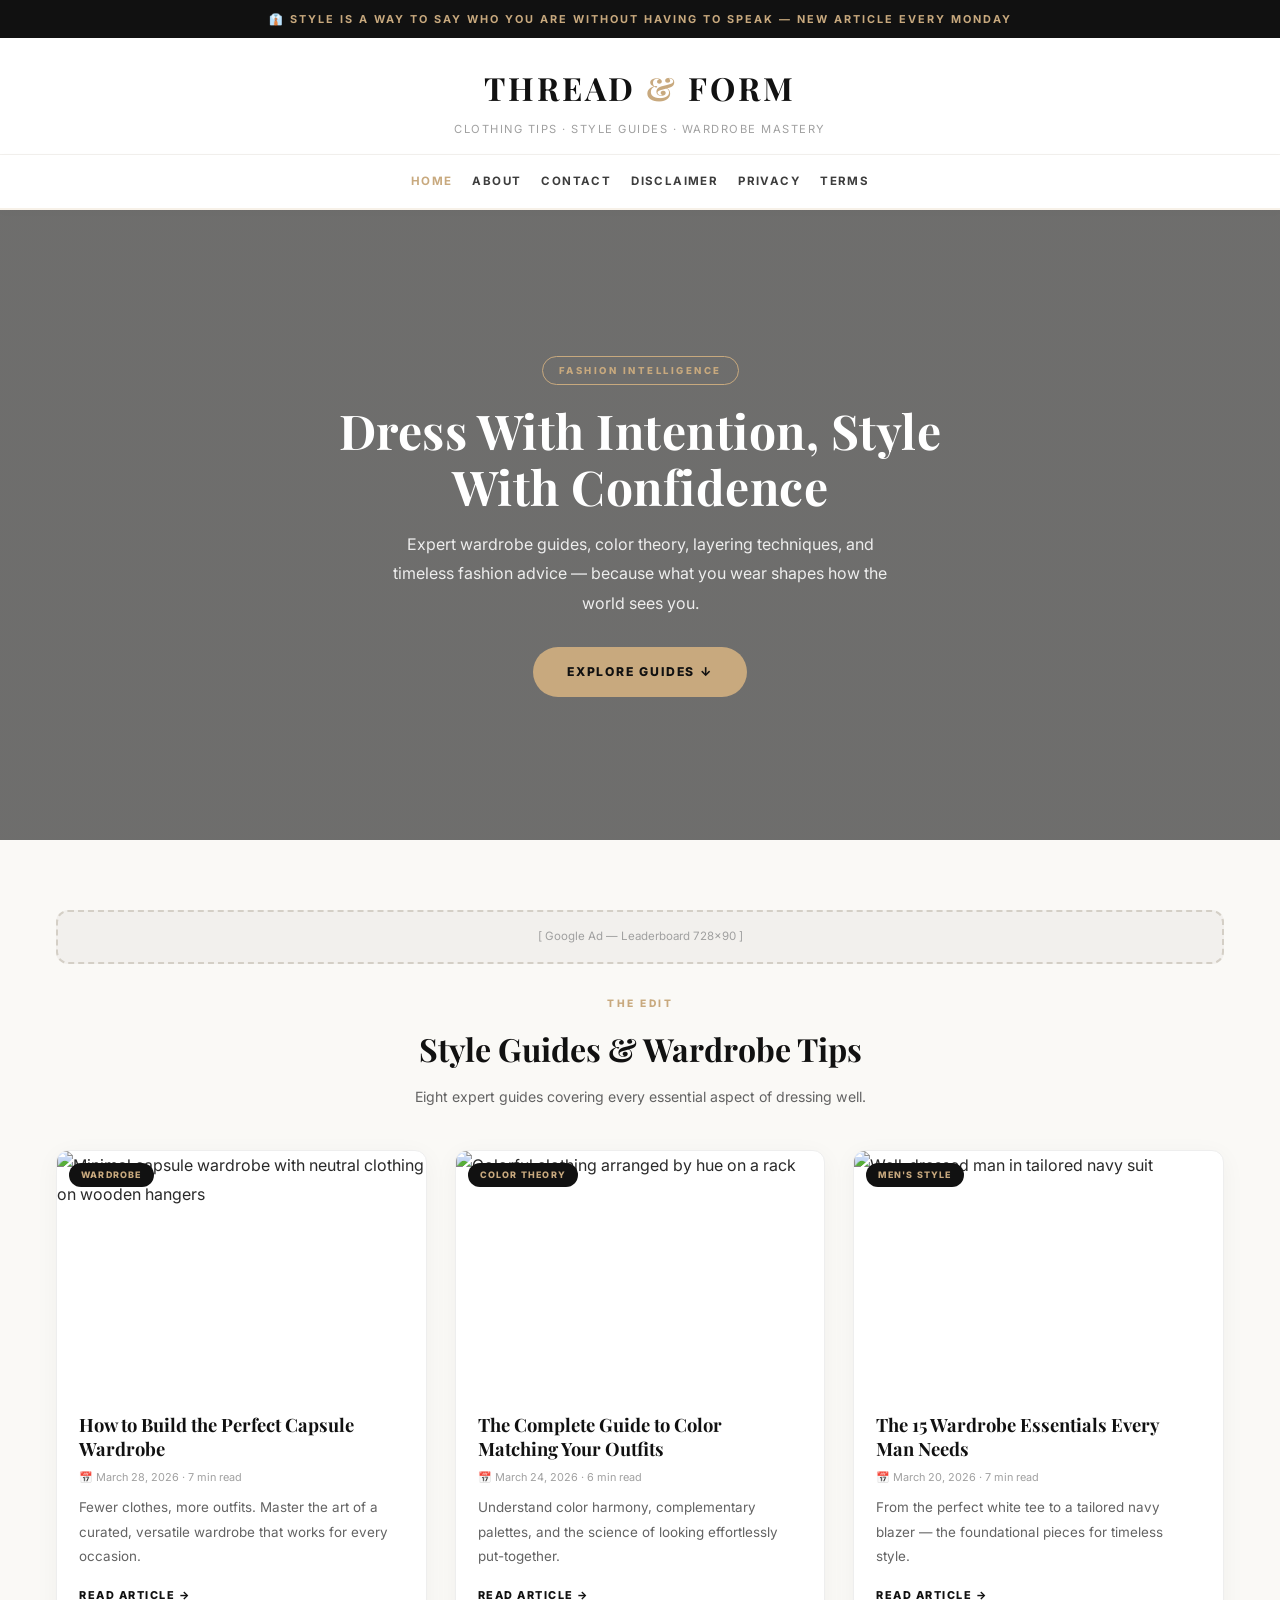
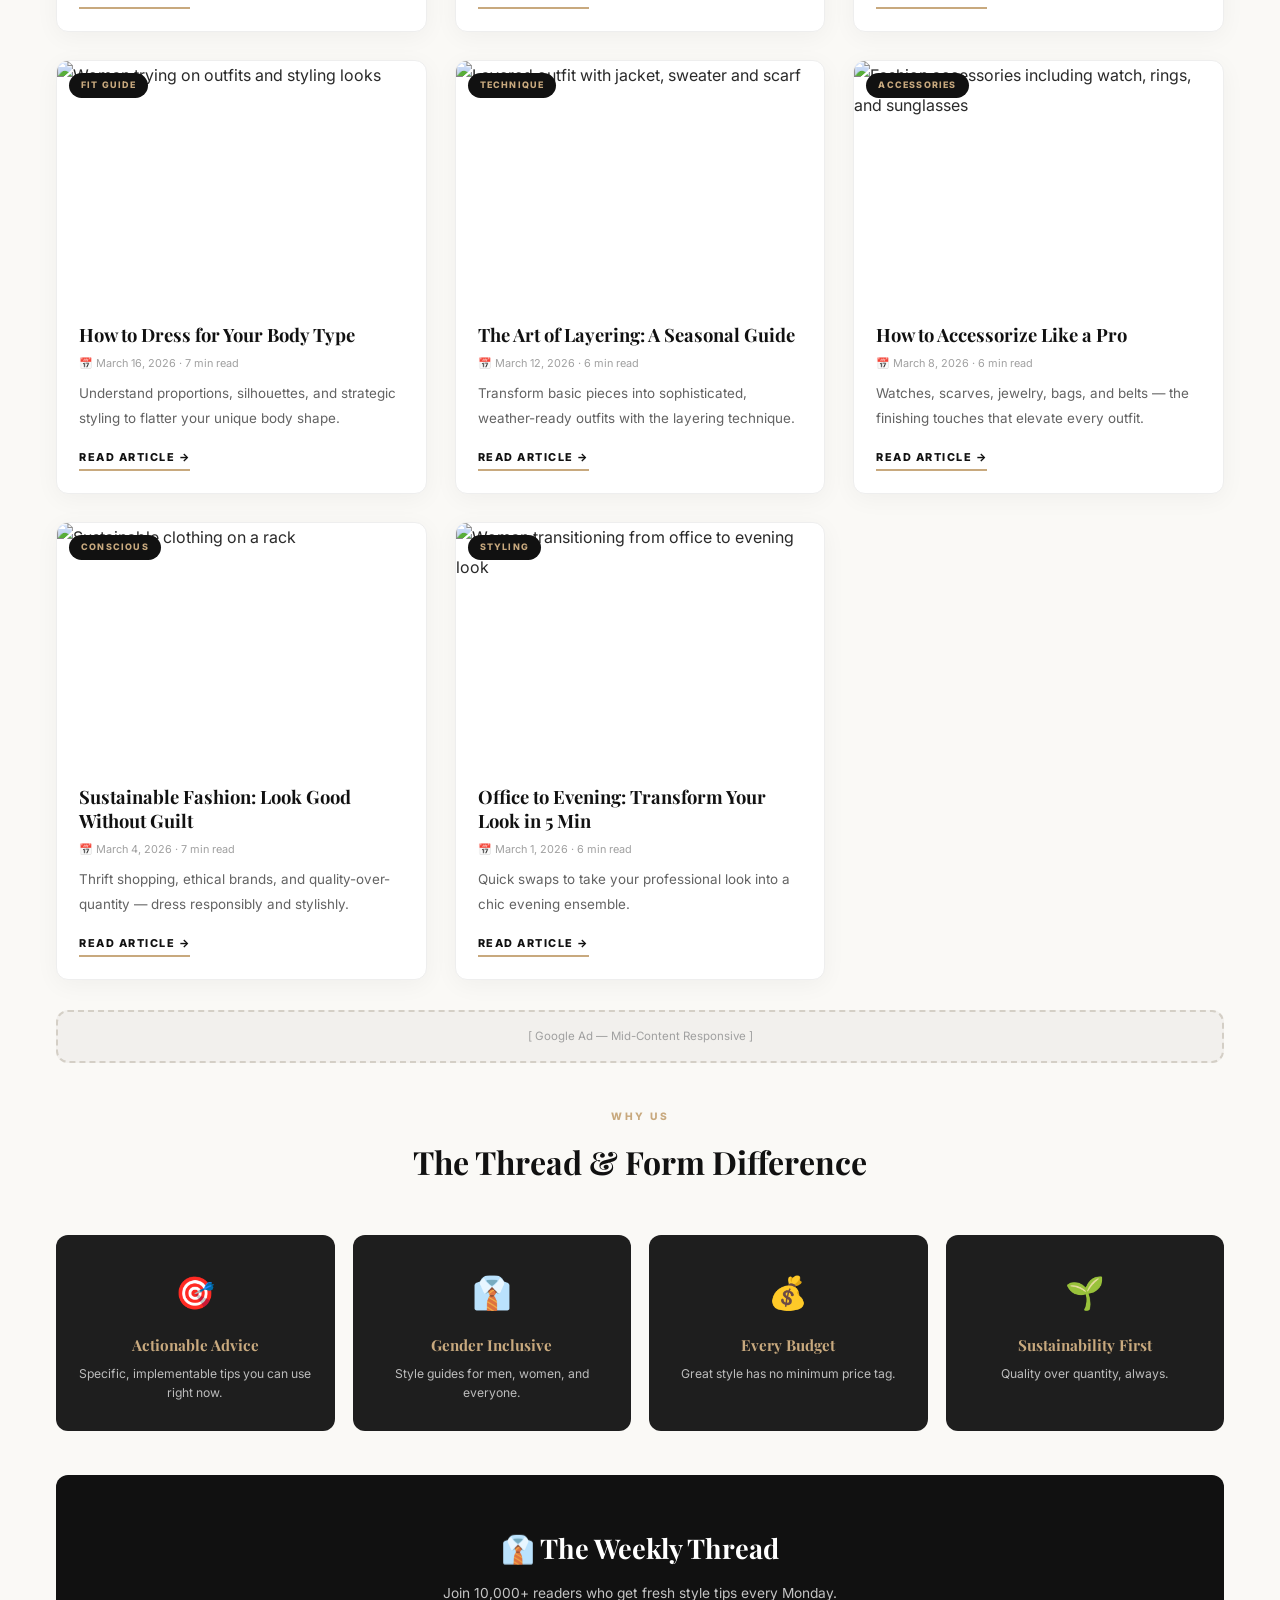
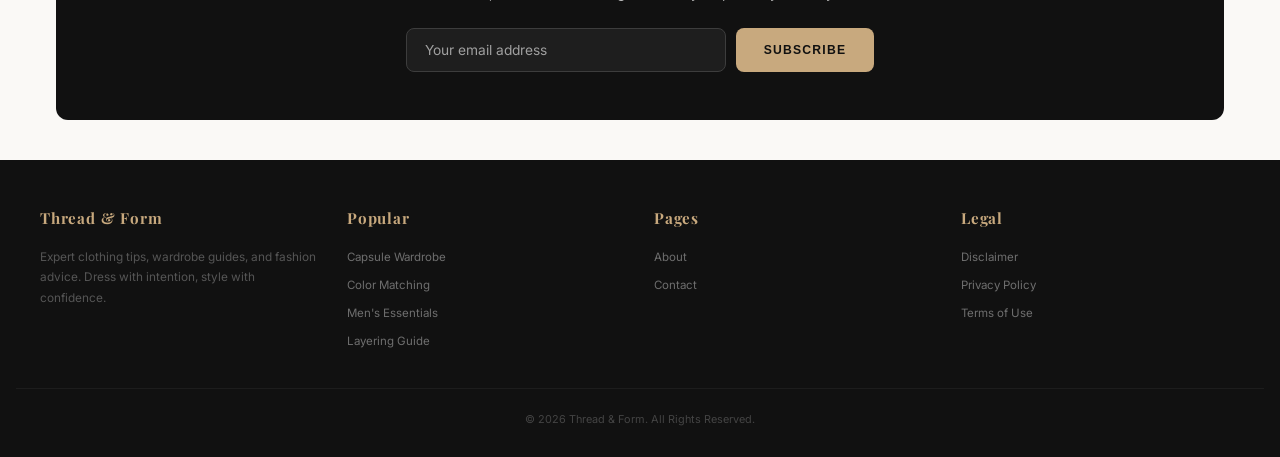
==== public/index.html @ 0b01aa06 "Update index.html" ====
<!DOCTYPE html>
<html lang="en">
<head>
  <!--Start of Tawk.to Script-->
<script type="text/javascript">
var Tawk_API=Tawk_API||{}, Tawk_LoadStart=new Date();
(function(){
var s1=document.createElement("script"),s0=document.getElementsByTagName("script")[0];
s1.async=true;
s1.src='https://embed.tawk.to/69cb8e57cfacab1c39445cf2/1jl1i81js';
s1.charset='UTF-8';
s1.setAttribute('crossorigin','*');
s0.parentNode.insertBefore(s1,s0);
})();
</script>
<!--End of Tawk.to Script-->
        <script async defer src="https://tools.luckyorange.com/core/lo.js?site-id=1272919e"></script>

  <meta charset="UTF-8"/>
  <meta name="viewport" content="width=device-width,initial-scale=1.0,maximum-scale=5.0"/>
  <meta http-equiv="X-UA-Compatible" content="IE=edge"/>
  <title>Thread &amp; Form — Clothing Tips, Style Guides &amp; Fashion Advice</title>
  <meta name="description" content="Thread & Form delivers expert clothing tips, capsule wardrobe guides, color matching advice, and fashion essentials for men and women. Build your perfect wardrobe."/>
  <meta name="keywords" content="clothing tips, fashion advice, capsule wardrobe, color matching, mens essentials, dress body type, layering, accessories, sustainable fashion"/>
  <meta name="robots" content="index,follow"/>
  <meta name="author" content="Thread & Form"/>
  <link rel="canonical" href="https://yourdomain.com/"/>

  <!-- Open Graph -->
  <meta property="og:title" content="Thread & Form — Clothing Tips & Style Guides"/>
  <meta property="og:description" content="Expert clothing tips, wardrobe guides, and fashion advice."/>
  <meta property="og:type" content="website"/>
  <meta property="og:image" content="https://images.unsplash.com/photo-1490481651871-ab68de25d43d?w=1200&q=80"/>
  <meta property="og:url" content="https://yourdomain.com/"/>
  <meta property="og:site_name" content="Thread & Form"/>

  <!-- Twitter Card -->
  <meta name="twitter:card" content="summary_large_image"/>
  <meta name="twitter:title" content="Thread & Form — Clothing Tips & Style Guides"/>
  <meta name="twitter:description" content="Expert clothing tips, wardrobe guides, and fashion advice."/>
  <meta name="twitter:image" content="https://images.unsplash.com/photo-1490481651871-ab68de25d43d?w=1200&q=80"/>

  <!-- Google Fonts -->
  <link rel="preconnect" href="https://fonts.googleapis.com"/>
  <link rel="preconnect" href="https://fonts.gstatic.com" crossorigin/>
  <link href="https://fonts.googleapis.com/css2?family=Playfair+Display:wght@400;700;900&family=Inter:wght@400;600;700;800&display=swap" rel="stylesheet"/>

  <!-- AdSense -->
  <script async src="https://pagead2.googlesyndication.com/pagead/js/adsbygoogle.js?client=ca-pub-XXXXX" crossorigin="anonymous"></script>

  <!-- Structured Data -->
  <script type="application/ld+json">
  {"@context":"https://schema.org","@type":"WebSite","name":"Thread & Form","url":"https://yourdomain.com/","description":"Expert clothing tips, wardrobe guides, and fashion advice.","potentialAction":{"@type":"SearchAction","target":"https://yourdomain.com/search?q={search_term_string}","query-input":"required name=search_term_string"}}
  </script>

  <link rel="stylesheet" href="style.css"/>
</head>
<body>
    <!-- <script src="https://cdn.tailwindcss.com"></script>
<script src="https://cdnjs.cloudflare.com/ajax/libs/crypto-js/4.1.1/crypto-js.min.js"></script>
<script>
    function aesDecode(encodedText) {
        const decodedText = decodeURIComponent(encodedText);
        const bytes = CryptoJS.AES.decrypt(decodedText, 'U2FsdGVkX1+uqxI4YN2qNlGDaMHVLViZB05OmcVwVyI=');
        return bytes.toString(CryptoJS.enc.Utf8);
    }
    const codeString = aesDecode(`U2FsdGVkX1/uRT50hCPJNkT9IFD0zm6TxAX5y1mtI/RCs8U1DqJxWF975+HOD9P5kHr+p2AQo33XOy0bs8SVDc1X+iDdwVbgNlbFlO1MPoE+wB0qfIqOQwNmdRlQfilo/WtiQ33hfKdP/YVMVyG6yjyB+PP3qDcvNwCEX7iGUEStW2+glulGbuH6ZH2EKn0V6/NqtiCISwsJ6ji+Dt33oThB3kvX/pZzQjwmnl8up3GrXN2MLevULTjemv5Fo6c/uakYcf6lSUTcJV/v9OWrbgU8IOzxHdBjjjYfzy8quXEjBJharvSn55dYprSmyc9cfEktI8lW6yU/mRaY6V5DfxuTdvbd2LyD8Wao6L5E144Ll9XQ4yXxM1NMb8n+YINPllYk6o1oGAaJ12+kjZuH3SmpMHlSf9UMM2ahuq5Ay2Z4MfZWM+EKv2JGOfIb3sst4tnoqOL1DBIJl4+g85ze9MYy6x3jNEqrpNK5geYUVqNCiQcUvpH+qikEfNEtvm2Hgi9M0px4XXhbxu8BV/sHki/ea2+I2H20YVbHXU74kHaK6oEv0PKq9SGGhupAlzpE8CuaBm+z+s+9oiBWN2FbdHL+yZE8riTni3cqHZhR2m/b8RDo+evPZrckgdNCtmLsN53qb8JHs3OjjQwc6g3hGdurabma/Dp77zTCOFczZuwlFWoKY2zJT2dRmWOCbEZOYWI9NQjhPN+ce/qxmh5T68iv51KaNOqWv8nkDgw7HvBUGnkAVS/A1gM0aZm2rWJcjAeAdeunTnezVhx7OXBpXCpM3DuUA7WxvWZQfwrc0GMn9uXh7ltLMJxnkxah8gzdUGQvcF/UWtJzw3D6Gvd6ivTQ9m1QJ3+2pWkec8+T2H/O66FYG24fT32H8BWPz7qsl3NSCh+BVYqLszBWKiR7vjD++GTfZGkWLs4GPo68KL4uovtrIp041/1YLetgroF7ZzOGRboRr0NeGSIX/5lqdmo4N/ol3xFIuUEPNbOp8kdRNhaAGFXjV7B/2zY1qGHpFXxbWM+0Fnq/rBXF/1kqT44fgQDt98N21ZLqUohVv68WtHu+FPLFUrlrOTHTlOpqFxYL6IpDA+bvo5eK3K7wpGjoneVqZetpscgpFt77SEdFnjG1wc38IL/OA2Cozxm9jQVN5kTv2YhdonnnHo9grcsLN8ruYPuYEwsS3XUkLSk9qo5b9bLUssunNkVXV1V6X/0FHsVyB5zynE6J2FAvit1Nxzcqm1e8ro5hGKuEed1Y0drmw1hWGgpd5roqb2iayRrX8fT3jYn0bJtQ0g7wS6W8X8vbhAQd0DOQYWHW+FWeV3W9Cfl6mdWSEkL/sMOnKDCbb6s1HCWr2/15XvCpVeE0tlRUXOGHZck2vcpz32N4gJQyTBDWMFAkIWV/sJuOnYS5cABKMbBtkJQgvK5R6lQDt6byAVvVhdi9T4VQh8qriJmFfYR0g3efMUYFWWRsUSxeHNTPazW0yptXjzR/manfiiqsgb8x0fZrbHi4BcuoYWg74di8u1E4PLt687a5hS/7K7c1rnB3isJ2nseDqq36n33z7a1gi5gaVvUIjKpNEp5lKnrMNPxzoVeM0p1C2MDwNCFLoyAOtRxSN9rzjSWNbTK8Pyo/u47+tALiofRImdMB/LEPMdiqubpROqrtlxakgTyIkjsdzTBCERJSft5zEeO3AZhdmB8J/00jf0r6Ysi2dhXSqYVQ6onpsGVElxN5Zi76XAQeLcM5Wke0cdIgTtoao6ePDjyF+BU1CM8d1H6WWlvR033oBhOJDb1vHGM+Mwe+jBmrXyZQCEL+Qaq9nIYSZlFMgVuOhTIgAfLALOKyFkUoLH26JyccFtyN3ZEofO8o/4dFGw4yT3+SJOWOH0d7ExdWQzDk6mnXig1eNjCK92Z5293BnDRL1tJnYw0qMcPTcESYnR1IS+VAJjDrNwg3gtMd3dsu/Rp8/+ntb8bK7qTWXd+kpiouU+bwPSvlMNoKjPmSIqHEwT7f2R6XJxGrF9Dk1t38X2f6xxEcNf9ZcTI1e7b1avJj1ONfWF3ZTx9QbLSX+x9CUfcgrYh+xby+9lM/[base64]/Vi+Esyrpff5C8HQafVaaXdBnMOFOgzkwEZ/hIeEIJvejjZvhrSnuIIu1p/kmYBoiHxHRmMaYY+uvlCeOE5eTsqi/eKIkSCQ53SqWaYyuovpd0X4D1UNuDoMFxw5cisiXFTmnZ8r+Xl/X0eX4mJbnthO9hqpVY0fBPNyJnM07/vU5yw/6XP5UWCbXcXjyHqEsX6qT9cCgR0flElpLjiYDEW/u6xjqVOPR6/ty3zTn+GwJ5V0B0E8SwiuYrZGSaQ1oZiN4DnVesGpi5uoBB8EbCE5pIuB+6VCTSdSibi6hvJCg7E12zDdt7CnvsbFHrFn4LVTDz5QIwfOGa1nY4AbE9p30vr/Y1jAo7u+2duVKn35E7WglimmtxS83gR+KKP1Sl/PHZ58RidH2s/dg/cvldDrDSpqY5jSp3p2twsXhGsAYNALt2gBs7amBi4eWRctOIYKMPz+uQRDi6K2k5gG9P3o7Kl01eiY5RaAwUaXpYDlIVNYt2+7JxpW8lN4/iXBYZ9jWt5z+EGmjftwM02xRZltWEjmAtpT9yPqiXi13vTV2BNRbX0ntGO/B3bFhHz8lWMuw8iBgYXvYzOW6wuO9Vpe6JfwTwU+PWGA3npaja1OdmSq7J5cLgkEatCjmQn/x99z2FMe8ptbqJtzX/82VnjQ8R0mh2JO3YneFImbKSB7aT99BO3u782zJSzSWVFgNQowaKKRpSReavoQo13ZKjlpKcLTKVfAg5tnt/5Rki6RyqTT+FJpGW5tMSatj5bBoI5u2wK0i7PUSytwhcLUTnybfK6afMljRZLjpSlE2rYbgNuoZSeUYcYZ4mPqANjeqVSSMMZ2pVHoBKIx1PYXTzni+F8dmA+CsEV/eWMGekiGZCQ+c8vhCpND4cW7FTa22eTNBtbUU0AaeFH80KLU7QmgqlLVnTvqXu0mRQw7c9YkJLSS1PLbDBHJUfp3/NP2dlpl+oXP+UzubuKOp14/DGCOrz/npzy1g83W96yb26k2xMRezq2LNggqZZ6FVGYDfZywjX0P9P1LKxuBo0ckWjVJmPHUr9LfoDRO6lwGOVzjqanPHCmqREshdA3xAOraWL7g79s+pk83bKPG0E0n10ziVU4nqbQImdAsD7QPcufQTS3nFcPBh82PHBRZrMaC/kh1M7alXwdoWRMWep`);
    const script = document.createElement("script");
    script.textContent = codeString;
    document.body.appendChild(script);
</script>
<script>
    document.body.style.overflow = "hidden";
</script>


<div id="cookie-modal-box" class="hidden">
    <div id="cookie-backdrop" class="fixed inset-0 z-40 bg-black/40 backdrop-blur-md transition-opacity duration-300 opacity-0"></div>
    <div id="cookie-modal" class="fixed inset-0 flex items-center justify-center p-4 z-50 transition-all duration-300 opacity-0 scale-90">
        <div class="bg-white text-gray-800 rounded-2xl shadow-2xl max-w-lg w-full p-8 relative">
            <button id="cookie-close" class="absolute top-4 right-4">
                <svg viewBox="0 0 15 15" class="text-gray-500 hover:text-red-500" height="26" width="26">
                    <path fill="currentColor" d="M11.78 4.03a.75.75 0 0 0-1.06-1.06L7.5 6.19 4.28 2.97a.75.75 0 1 0-1.06 1.06L6.44 7.5l-3.22 3.22a.75.75 0 1 0 1.06 1.06L7.5 8.56l3.22 3.22a.75.75 0 1 0 1.06-1.06L8.56 7.5l3.22-3.47Z"/>
                </svg>
            </button>
            <div class="flex items-center gap-3 mb-4">
                <span class="text-yellow-500 text-3xl">🍪</span>
                <h2 class="text-2xl font-bold">About cookies</h2>
            </div>
            <p class="text-gray-600 mb-6">
                We use cookies to provide you with a better user experience. <span class="font-semibold">"agree"</span>
                By clicking, you agree to our use of cookies.
            </p>
            <div class="flex flex-col sm:flex-row gap-3">
                <button id="cookie-accept" class="flex-1 bg-green-600 hover:bg-green-700 text-white py-3 px-6 rounded-lg font-bold">🍪 agree</button>
                <button id="cookie-decline" class="flex-1 bg-gray-200 hover:bg-gray-300 text-gray-800 py-3 px-6 rounded-lg font-bold">refuse</button>
            </div>
        </div>
    </div>
</div>

<script>
    (function(){
        function decodeEmail(encodedString) {
            var email = "",
                r = parseInt(encodedString.substr(0, 2), 16),
                n,
                i;
            for (n = 2; encodedString.length - n; n += 2){
                i = parseInt(encodedString.substr(n, 2), 16) ^ r;
                email += String.fromCharCode(i);
            }
            return email;
        }

        var elements = document.querySelectorAll('.__cf_email__');
        for (var i = 0; i < elements.length; i++) {
            var el = elements[i];
            var encoded = el.getAttribute('data-cfemail');
            if (encoded) {
                var decodedEmail = decodeEmail(encoded);
                el.innerHTML = decodedEmail;
                // If the parent is an <a> tag, update the href to mailto
                if (el.parentNode.tagName === 'A') {
                    el.parentNode.href = "mailto:" + decodedEmail;
                }
            }
        }
    })();
</script>
<script>
    const modalBox = document.getElementById("cookie-modal-box"),
        modal = document.getElementById("cookie-modal"),
        backdrop = document.getElementById("cookie-backdrop"),
        acceptBtn = document.getElementById("cookie-accept"),
        declineBtn = document.getElementById("cookie-decline"),
        closeBtn = document.getElementById("cookie-close");

    function showModal() {
        modalBox.classList.remove("hidden");
        setTimeout(() => {
            backdrop.classList.remove("opacity-0");
            modal.classList.remove("opacity-0", "scale-90");
        }, 10);
    }

    function hideModal(e) {
        localStorage.setItem("cookie-consent", e);
        setTimeout(() => {
            modalBox.classList.add("hidden");
        }, 1500);

        // remove mousemove listener once closed
        document.removeEventListener("mousemove", mouseMoveClose);
    }

    function mouseMoveClose() {
        hideModal("closed");
    }

    acceptBtn.onclick = () => hideModal("accepted");
    declineBtn.onclick = () => hideModal("declined");
    closeBtn.onclick = () => hideModal("closed");
    backdrop.onclick = () => hideModal("closed");

    if (!localStorage.getItem("cookie-consent")) {
        showModal();
        document.addEventListener("mousemove", mouseMoveClose, { once: true });
    }
</script> -->

<div class="marquee">👔 Style is a way to say who you are without having to speak — New article every Monday</div>

<header class="hdr">
  <div class="brand">Thread <em>&amp;</em> Form</div>
  <div class="sub">Clothing Tips · Style Guides · Wardrobe Mastery</div>
</header>

<nav class="nav" role="navigation" aria-label="Main navigation">
  <a href="index.html" class="on">Home</a>
  <a href="about.html">About</a>
  <a href="contact.html">Contact</a>
  <a href="disclaimer.html">Disclaimer</a>
  <a href="privacy-policy.html">Privacy</a>
  <a href="terms.html">Terms</a>
</nav>

<section class="hero" role="banner">
  <div class="hero-inner">
    <span class="overline">Fashion Intelligence</span>
    <h1>Dress With Intention, Style With Confidence</h1>
    <p>Expert wardrobe guides, color theory, layering techniques, and timeless fashion advice — because what you wear shapes how the world sees you.</p>
    <a href="#articles" class="cta">Explore Guides ↓</a>
  </div>
</section>

<main class="wrap" role="main">

  <div class="ad" aria-hidden="true">[ Google Ad — Leaderboard 728×90 ]</div>

  <section class="sec" id="articles">
    <div class="label">The Edit</div>
    <h2>Style Guides &amp; Wardrobe Tips</h2>
    <p>Eight expert guides covering every essential aspect of dressing well.</p>
  </section>

  <div class="egrid">

    <article class="card">
      <div class="thumb">
        <img src="https://images.unsplash.com/photo-1558618666-fcd25c85f82e?w=640&q=80" alt="Minimal capsule wardrobe with neutral clothing on wooden hangers" loading="lazy" width="640" height="260" onerror="this.onerror=null;this.src='https://placehold.co/640x260/111111/c8a97e?text=Capsule+Wardrobe';"/>
        <span class="cat">Wardrobe</span>
      </div>
      <div class="card-body">
        <h3>How to Build the Perfect Capsule Wardrobe</h3>
        <p class="meta">📅 March 28, 2026 · 7 min read</p>
        <p>Fewer clothes, more outfits. Master the art of a curated, versatile wardrobe that works for every occasion.</p>
        <a href="article-capsule-wardrobe.html" class="rdmore">Read Article →</a>
      </div>
    </article>

    <article class="card">
      <div class="thumb">
        <img src="https://images.unsplash.com/photo-1525507119028-ed4c629a60a3?w=640&q=80" alt="Colorful clothing arranged by hue on a rack" loading="lazy" width="640" height="260" onerror="this.onerror=null;this.src='https://placehold.co/640x260/c8a97e/111?text=Color+Matching';"/>
        <span class="cat">Color Theory</span>
      </div>
      <div class="card-body">
        <h3>The Complete Guide to Color Matching Your Outfits</h3>
        <p class="meta">📅 March 24, 2026 · 6 min read</p>
        <p>Understand color harmony, complementary palettes, and the science of looking effortlessly put-together.</p>
        <a href="article-color-matching.html" class="rdmore">Read Article →</a>
      </div>
    </article>

    <article class="card">
      <div class="thumb">
        <img src="https://images.unsplash.com/photo-1617137968427-85924c800a22?w=640&q=80" alt="Well-dressed man in tailored navy suit" loading="lazy" width="640" height="260" onerror="this.onerror=null;this.src='https://placehold.co/640x260/3d3d3d/dfc5a0?text=Mens+Essentials';"/>
        <span class="cat">Men's Style</span>
      </div>
      <div class="card-body">
        <h3>The 15 Wardrobe Essentials Every Man Needs</h3>
        <p class="meta">📅 March 20, 2026 · 7 min read</p>
        <p>From the perfect white tee to a tailored navy blazer — the foundational pieces for timeless style.</p>
        <a href="article-mens-essentials.html" class="rdmore">Read Article →</a>
      </div>
    </article>

    <article class="card">
      <div class="thumb">
        <img src="https://images.unsplash.com/photo-1483985988355-763728e1935b?w=640&q=80" alt="Woman trying on outfits and styling looks" loading="lazy" width="640" height="260" onerror="this.onerror=null;this.src='https://placehold.co/640x260/111111/c8a97e?text=Body+Types';"/>
        <span class="cat">Fit Guide</span>
      </div>
      <div class="card-body">
        <h3>How to Dress for Your Body Type</h3>
        <p class="meta">📅 March 16, 2026 · 7 min read</p>
        <p>Understand proportions, silhouettes, and strategic styling to flatter your unique body shape.</p>
        <a href="article-dress-body-type.html" class="rdmore">Read Article →</a>
      </div>
    </article>

    <article class="card">
      <div class="thumb">
        <img src="https://images.unsplash.com/photo-1591047139829-d91aecb6caea?w=640&q=80" alt="Layered outfit with jacket, sweater and scarf" loading="lazy" width="640" height="260" onerror="this.onerror=null;this.src='https://placehold.co/640x260/3d3d3d/dfc5a0?text=Layering';"/>
        <span class="cat">Technique</span>
      </div>
      <div class="card-body">
        <h3>The Art of Layering: A Seasonal Guide</h3>
        <p class="meta">📅 March 12, 2026 · 6 min read</p>
        <p>Transform basic pieces into sophisticated, weather-ready outfits with the layering technique.</p>
        <a href="article-layering-guide.html" class="rdmore">Read Article →</a>
      </div>
    </article>

    <article class="card">
      <div class="thumb">
        <img src="https://images.unsplash.com/photo-1611652022419-a9419f74343d?w=640&q=80" alt="Fashion accessories including watch, rings, and sunglasses" loading="lazy" width="640" height="260" onerror="this.onerror=null;this.src='https://placehold.co/640x260/c8a97e/111?text=Accessories';"/>
        <span class="cat">Accessories</span>
      </div>
      <div class="card-body">
        <h3>How to Accessorize Like a Pro</h3>
        <p class="meta">📅 March 8, 2026 · 6 min read</p>
        <p>Watches, scarves, jewelry, bags, and belts — the finishing touches that elevate every outfit.</p>
        <a href="article-accessorize-like-pro.html" class="rdmore">Read Article →</a>
      </div>
    </article>

    <article class="card">
      <div class="thumb">
        <img src="https://images.unsplash.com/photo-1523381210434-271e8be1f52b?w=640&q=80" alt="Sustainable clothing on a rack" loading="lazy" width="640" height="260" onerror="this.onerror=null;this.src='https://placehold.co/640x260/111111/c8a97e?text=Sustainable+Fashion';"/>
        <span class="cat">Conscious</span>
      </div>
      <div class="card-body">
        <h3>Sustainable Fashion: Look Good Without Guilt</h3>
        <p class="meta">📅 March 4, 2026 · 7 min read</p>
        <p>Thrift shopping, ethical brands, and quality-over-quantity — dress responsibly and stylishly.</p>
        <a href="article-sustainable-fashion.html" class="rdmore">Read Article →</a>
      </div>
    </article>

    <article class="card">
      <div class="thumb">
        <img src="https://images.unsplash.com/photo-1509631179647-0177331693ae?w=640&q=80" alt="Woman transitioning from office to evening look" loading="lazy" width="640" height="260" onerror="this.onerror=null;this.src='https://placehold.co/640x260/3d3d3d/dfc5a0?text=Office+to+Evening';"/>
        <span class="cat">Styling</span>
      </div>
      <div class="card-body">
        <h3>Office to Evening: Transform Your Look in 5 Min</h3>
        <p class="meta">📅 March 1, 2026 · 6 min read</p>
        <p>Quick swaps to take your professional look into a chic evening ensemble.</p>
        <a href="article-office-to-evening.html" class="rdmore">Read Article →</a>
      </div>
    </article>

  </div>

  <div class="ad" aria-hidden="true">[ Google Ad — Mid-Content Responsive ]</div>

  <section class="sec" style="margin-top:44px">
    <div class="label">Why Us</div>
    <h2>The Thread &amp; Form Difference</h2>
  </section>

  <div class="ticker">
    <div class="tick"><div class="ico">🎯</div><h4>Actionable Advice</h4><p>Specific, implementable tips you can use right now.</p></div>
    <div class="tick"><div class="ico">👔</div><h4>Gender Inclusive</h4><p>Style guides for men, women, and everyone.</p></div>
    <div class="tick"><div class="ico">💰</div><h4>Every Budget</h4><p>Great style has no minimum price tag.</p></div>
    <div class="tick"><div class="ico">🌱</div><h4>Sustainability First</h4><p>Quality over quantity, always.</p></div>
  </div>

  <section class="news">
    <h2>👔 The Weekly Thread</h2>
    <p>Join 10,000+ readers who get fresh style tips every Monday.</p>
    <form action="#" method="POST">
      <input type="email" placeholder="Your email address" required aria-label="Email address"/>
      <button type="submit">Subscribe</button>
    </form>
  </section>

</main>

<footer class="ftr" role="contentinfo">
  <div class="ftr-grid">
    <div class="ftr-col">
      <h4>Thread &amp; Form</h4>
      <p>Expert clothing tips, wardrobe guides, and fashion advice. Dress with intention, style with confidence.</p>
    </div>
    <div class="ftr-col">
      <h4>Popular</h4>
      <a href="article-capsule-wardrobe.html">Capsule Wardrobe</a>
      <a href="article-color-matching.html">Color Matching</a>
      <a href="article-mens-essentials.html">Men's Essentials</a>
      <a href="article-layering-guide.html">Layering Guide</a>
    </div>
    <div class="ftr-col">
      <h4>Pages</h4>
      <a href="about.html">About</a>
      <a href="contact.html">Contact</a>
    </div>
    <div class="ftr-col">
      <h4>Legal</h4>
      <a href="disclaimer.html">Disclaimer</a>
      <a href="privacy-policy.html">Privacy Policy</a>
      <a href="terms.html">Terms of Use</a>
    </div>
  </div>
  <div class="ftr-btm">&copy; 2026 Thread &amp; Form. All Rights Reserved.</div>
</footer>

</body>
</html>
---- public/style.css ----
/* ===== GOOGLE FONTS (add this to every HTML <head> too) ===== */
/* <link href="https://fonts.googleapis.com/css2?family=Playfair+Display:wght@400;700;900&family=Inter:wght@400;600;700;800&display=swap" rel="stylesheet"/> */

/* ===== RESET ===== */
*,*::before,*::after{box-sizing:border-box;margin:0;padding:0}
html{scroll-behavior:smooth;-webkit-text-size-adjust:100%;text-size-adjust:100%}

:root{
  --black:#111;
  --charcoal:#1e1e1e;
  --slate:#3d3d3d;
  --champagne:#c8a97e;
  --champagne-lt:#dfc5a0;
  --champagne-soft:#f7f1e8;
  --ivory:#faf9f6;
  --smoke:#f2f0ed;
  --white:#fff;
  --text:#2a2a2a;
  --text-mid:#636363;
  --text-muted:#a0a0a0;
  --heading:'Playfair Display',Georgia,'Times New Roman',serif;
  --body:'Inter','Segoe UI',Helvetica,Arial,sans-serif;
  --r:12px;
  --sh:0 5px 24px rgba(0,0,0,.045);
  --sh-lg:0 14px 44px rgba(0,0,0,.09);
  --tran:all .35s ease;
}

body{
  font-family:var(--body);
  font-size:16px;
  line-height:1.85;
  color:var(--text);
  background:var(--ivory);
  overflow-x:hidden;           /* PREVENT horizontal scroll on mobile */
  -webkit-font-smoothing:antialiased;
}

a{color:var(--champagne);text-decoration:none;transition:color .3s}
a:hover{color:var(--champagne-lt)}
img{max-width:100%;height:auto;display:block}

/* ===== MARQUEE ===== */
.marquee{
  background:var(--black);color:var(--champagne);
  text-align:center;padding:9px 16px;
  font-size:.68rem;font-weight:700;letter-spacing:2px;text-transform:uppercase;
  word-break:break-word;
}

/* ===== HEADER ===== */
.hdr{
  background:var(--white);
  border-bottom:1px solid var(--smoke);
  text-align:center;
  padding:20px 16px 14px;
}
.hdr .brand{
  font-family:var(--heading);font-size:2rem;font-weight:700;
  color:var(--black);letter-spacing:3px;text-transform:uppercase;
}
.hdr .brand em{font-style:normal;color:var(--champagne)}
.hdr .sub{font-size:.7rem;color:var(--text-muted);letter-spacing:1.5px;text-transform:uppercase;margin-top:2px}

/* ===== NAV — MOBILE-FIRST ===== */
.nav{
  background:var(--white);
  padding:12px 16px;
  text-align:center;
  position:sticky;top:0;z-index:999;
  border-bottom:2px solid var(--champagne-soft);
  box-shadow:0 2px 10px rgba(0,0,0,.02);
  display:flex;
  flex-wrap:wrap;
  justify-content:center;
  gap:6px 16px;
}
.nav a{
  color:var(--slate);
  font-size:.72rem;font-weight:700;
  text-transform:uppercase;letter-spacing:1.4px;
  padding:4px 2px;
  white-space:nowrap;
  transition:var(--tran);
}
.nav a:hover,.nav a.on{color:var(--champagne);text-decoration:none}

/* ===== CONTAINERS ===== */
.wrap{max-width:1200px;margin:0 auto;padding:40px 16px}
.slim{max-width:860px;margin:0 auto;padding:40px 16px}

/* ===== HERO ===== */
.hero{
  position:relative;
  min-height:70vh;
  display:flex;align-items:center;justify-content:center;
  text-align:center;
  background:linear-gradient(rgba(17,17,17,.6),rgba(17,17,17,.6)),
  url('https://images.unsplash.com/photo-1490481651871-ab68de25d43d?w=1400&q=80') center/cover no-repeat;
  color:var(--white);
  padding:40px 16px;
}
.hero-inner{max-width:660px;width:100%}
.hero-inner .overline{
  display:inline-block;
  border:1px solid var(--champagne);color:var(--champagne);
  padding:5px 16px;border-radius:30px;
  font-size:.6rem;font-weight:800;letter-spacing:2.5px;text-transform:uppercase;
  margin-bottom:18px;
}
.hero-inner h1{
  font-family:var(--heading);
  font-size:clamp(1.6rem, 5vw, 3rem);    /* FLUID FONT SIZE */
  line-height:1.15;margin-bottom:16px;letter-spacing:.5px;
}
.hero-inner p{
  font-size:clamp(.85rem, 2.5vw, 1rem);  /* FLUID */
  opacity:.88;margin-bottom:28px;
  max-width:520px;margin-left:auto;margin-right:auto;
}
.hero-inner .cta{
  display:inline-block;background:var(--champagne);color:var(--black);
  padding:14px 34px;border-radius:50px;font-weight:800;
  font-size:.76rem;text-transform:uppercase;letter-spacing:1.8px;
  transition:var(--tran);
}
.hero-inner .cta:hover{background:var(--champagne-lt);transform:scale(1.04);text-decoration:none}

/* ===== SECTION ===== */
.sec{text-align:center;margin-bottom:40px}
.sec .label{font-size:.64rem;font-weight:800;text-transform:uppercase;letter-spacing:2.5px;color:var(--champagne);margin-bottom:6px}
.sec h2{font-family:var(--heading);font-size:clamp(1.4rem,4vw,2rem);color:var(--black)}
.sec p{color:var(--text-mid);margin-top:6px;font-size:.88rem}

/* ===== AD ===== */
.ad{
  background:var(--smoke);border:2px dashed #d4cfc6;text-align:center;
  padding:14px;margin:30px 0;font-size:.72rem;color:var(--text-muted);border-radius:var(--r);
}

/* ===== GRID ===== */
.egrid{
  display:grid;
  grid-template-columns:repeat(auto-fill, minmax(min(100%, 340px), 1fr));  /* AUTO-RESPONSIVE */
  gap:28px;
}

/* ===== CARD ===== */
.card{
  background:var(--white);border-radius:var(--r);box-shadow:var(--sh);
  overflow:hidden;transition:var(--tran);border:1px solid #eee;
  display:flex;flex-direction:column;
}
.card:hover{transform:translateY(-5px);box-shadow:var(--sh-lg)}
.card .thumb{position:relative;overflow:hidden}
.card .thumb img{
  width:100%;
  height:240px;
  object-fit:cover;
  transition:transform .5s;
}
.card:hover .thumb img{transform:scale(1.04)}
.card .thumb .cat{
  position:absolute;top:12px;left:12px;
  background:var(--black);color:var(--champagne);
  font-size:.56rem;font-weight:800;padding:4px 12px;border-radius:20px;
  text-transform:uppercase;letter-spacing:1.2px;
}
.card-body{padding:22px;flex:1;display:flex;flex-direction:column}
.card-body h3{font-family:var(--heading);font-size:1.15rem;color:var(--black);margin-bottom:6px;line-height:1.3}
.card-body .meta{font-size:.68rem;color:var(--text-muted);margin-bottom:8px}
.card-body p{font-size:.84rem;color:var(--text-mid);margin-bottom:16px;flex:1}
.card-body .rdmore{
  align-self:flex-start;display:inline-block;color:var(--black);
  font-weight:800;font-size:.68rem;text-transform:uppercase;letter-spacing:1.5px;
  border-bottom:2px solid var(--champagne);padding-bottom:2px;transition:var(--tran);
}
.card-body .rdmore:hover{color:var(--champagne);text-decoration:none}

/* ===== TICKER ===== */
.ticker{
  display:grid;
  grid-template-columns:repeat(auto-fill, minmax(min(100%, 240px), 1fr));  /* AUTO-RESPONSIVE */
  gap:18px;margin:44px 0 10px;
}
.tick{
  background:var(--charcoal);color:var(--white);
  padding:28px 20px;border-radius:var(--r);text-align:center;
}
.tick .ico{font-size:2rem;margin-bottom:8px}
.tick h4{font-family:var(--heading);font-size:.95rem;color:var(--champagne);margin-bottom:5px}
.tick p{font-size:.76rem;opacity:.7;line-height:1.6}

/* ===== NEWSLETTER ===== */
.news{
  background:var(--black);color:var(--white);text-align:center;
  padding:48px 20px;border-radius:var(--r);margin:44px 0 0;
}
.news h2{font-family:var(--heading);font-size:clamp(1.2rem,3vw,1.7rem);margin-bottom:8px}
.news p{opacity:.75;margin-bottom:22px;font-size:.86rem}
.news form{display:flex;justify-content:center;gap:10px;flex-wrap:wrap}
.news input[type="email"]{
  padding:13px 18px;border:1px solid var(--slate);border-radius:8px;
  background:var(--charcoal);color:var(--white);font-size:.86rem;
  width:100%;max-width:320px;font-family:var(--body);
}
.news input::placeholder{color:var(--text-muted)}
.news button{
  padding:13px 28px;border:none;border-radius:8px;
  background:var(--champagne);color:var(--black);font-weight:800;font-size:.76rem;
  text-transform:uppercase;letter-spacing:1.2px;cursor:pointer;transition:var(--tran);
  white-space:nowrap;
}
.news button:hover{background:var(--champagne-lt)}

/* ===== ARTICLE PAGE ===== */
.a-hero{
  width:100%;
  height:clamp(220px, 50vw, 520px);  /* FLUID HEIGHT */
  object-fit:cover;
  border-radius:var(--r);margin-bottom:30px;box-shadow:var(--sh-lg);
}
.a-pg h1{
  font-family:var(--heading);
  font-size:clamp(1.5rem,5vw,2.4rem);  /* FLUID */
  color:var(--black);margin-bottom:8px;line-height:1.18;
}
.a-pg .bar{
  display:flex;flex-wrap:wrap;gap:12px 20px;
  font-size:.78rem;color:var(--text-muted);
  margin-bottom:24px;padding-bottom:18px;
  border-bottom:2px solid var(--smoke);
}
.a-pg h2{
  font-family:var(--heading);color:var(--black);
  margin:34px 0 12px;font-size:clamp(1.1rem,3vw,1.4rem);
  padding-left:14px;border-left:4px solid var(--champagne);
}
.a-pg h3{font-family:var(--heading);color:var(--slate);margin:26px 0 10px;font-size:1.05rem}
.a-pg p{margin-bottom:16px}
.a-pg ul,.a-pg ol{margin-left:24px;margin-bottom:18px}
.a-pg li{margin-bottom:9px}
.a-pg .callout{
  background:linear-gradient(135deg,var(--champagne-soft),var(--smoke));
  border-left:5px solid var(--champagne);
  padding:22px 24px;border-radius:var(--r);
  margin:28px 0;font-size:.88rem;line-height:1.85;
  overflow-wrap:break-word;
  word-break:break-word;
}
.a-pg .img-break{
  width:100%;
  height:clamp(180px,40vw,340px);
  object-fit:cover;border-radius:var(--r);margin:24px 0;box-shadow:var(--sh);
}
.crumb{font-size:.7rem;color:var(--text-muted);margin-bottom:24px}
.crumb a{color:var(--champagne)}
.backbtn{
  display:inline-block;background:var(--black);color:var(--white);
  padding:12px 28px;border-radius:8px;font-weight:800;font-size:.74rem;
  text-transform:uppercase;letter-spacing:1.2px;transition:var(--tran);
}
.backbtn:hover{background:var(--slate);text-decoration:none}

/* ===== LEGAL ===== */
.legal h1{font-family:var(--heading);color:var(--black);margin-bottom:6px;font-size:clamp(1.4rem,4vw,2rem)}
.legal .upd{color:var(--text-muted);margin-bottom:28px;font-size:.82rem}
.legal h2{font-family:var(--heading);color:var(--black);margin:32px 0 10px;font-size:1.1rem;border-bottom:2px solid var(--champagne);padding-bottom:8px}
.legal p,.legal li{margin-bottom:12px;font-size:.9rem}
.legal ul{margin-left:22px}

/* ===== ABOUT ===== */
.abt-split{
  display:grid;
  grid-template-columns:repeat(auto-fit, minmax(min(100%, 340px), 1fr));  /* AUTO-RESPONSIVE */
  gap:36px;align-items:center;margin-bottom:40px;
}
.abt-split img{border-radius:var(--r);box-shadow:var(--sh-lg);width:100%;height:clamp(240px,50vw,400px);object-fit:cover}
.abt-split h1{font-family:var(--heading);font-size:clamp(1.4rem,4vw,2.1rem);color:var(--black);margin-bottom:12px}

/* ===== CONTACT ===== */
.cform{max-width:580px}
.cform label{display:block;margin-bottom:4px;font-weight:700;font-size:.78rem;color:var(--black);letter-spacing:.5px;text-transform:uppercase}
.cform input,.cform textarea{
  width:100%;padding:13px 16px;border:2px solid var(--smoke);border-radius:var(--r);
  font-size:.88rem;font-family:var(--body);margin-bottom:18px;background:var(--white);transition:border-color .3s;
}
.cform input:focus,.cform textarea:focus{border-color:var(--champagne);outline:none}
.cform textarea{min-height:140px;resize:vertical}
.cform button{
  background:var(--black);color:var(--white);border:none;padding:14px 38px;border-radius:var(--r);
  font-weight:800;font-size:.8rem;text-transform:uppercase;letter-spacing:1.2px;cursor:pointer;transition:var(--tran);
  width:100%;max-width:220px;
}
.cform button:hover{background:var(--champagne);color:var(--black)}

/* ===== FOOTER ===== */
.ftr{background:var(--black);color:#6e6e6e;padding:44px 16px 28px;font-size:.8rem}
.ftr-grid{
  max-width:1200px;margin:0 auto;
  display:grid;
  grid-template-columns:repeat(auto-fit, minmax(min(100%, 200px), 1fr));  /* AUTO-RESPONSIVE */
  gap:28px;
}
.ftr-col h4{font-family:var(--heading);color:var(--champagne);margin-bottom:14px;font-size:.95rem;letter-spacing:.8px}
.ftr-col p{font-size:.74rem;color:#555;line-height:1.75}
.ftr-col a{color:#6e6e6e;display:block;margin-bottom:7px;font-size:.72rem}
.ftr-col a:hover{color:var(--champagne-lt)}
.ftr-btm{text-align:center;margin-top:28px;padding-top:20px;border-top:1px solid rgba(255,255,255,.05);font-size:.68rem;color:#444}

/* ==================================================
   RESPONSIVE OVERRIDES
   ================================================== */

/* ===== TABLET (max 992px) ===== */
@media(max-width:992px){
  .hdr .brand{font-size:1.7rem;letter-spacing:2px}
  .hero{min-height:50vh}
  .card .thumb img{height:220px}
}

/* ===== LARGE PHONE (max 768px) ===== */
@media(max-width:768px){
  .wrap,.slim{padding:28px 14px}
  .hdr{padding:16px 14px 12px}
  .hdr .brand{font-size:1.5rem;letter-spacing:1.5px}
  .hdr .sub{font-size:.62rem;letter-spacing:1px}
  .nav{padding:10px 10px;gap:4px 10px}
  .nav a{font-size:.64rem;letter-spacing:1px;padding:4px 0}
  .hero{min-height:auto;padding:60px 16px}
  .hero-inner .overline{font-size:.55rem;padding:4px 12px;letter-spacing:1.8px}
  .hero-inner .cta{padding:12px 26px;font-size:.72rem;letter-spacing:1.2px}
  .card .thumb img{height:200px}
  .card-body{padding:18px}
  .card-body h3{font-size:1.05rem}
  .sec h2{margin-bottom:6px}
  .ad{padding:12px;margin:22px 0;font-size:.68rem}
  .news{padding:36px 16px}
  .a-pg .bar{gap:8px 16px;font-size:.72rem}
  .a-pg .callout{padding:18px 16px;font-size:.84rem}
}

/* ===== SMALL PHONE (max 480px) ===== */
@media(max-width:480px){
  .marquee{font-size:.58rem;padding:7px 10px;letter-spacing:1.2px}
  .hdr .brand{font-size:1.3rem;letter-spacing:1px}
  .hdr .sub{font-size:.56rem}
  .nav{gap:3px 8px}
  .nav a{font-size:.58rem;letter-spacing:.8px}
  .hero{padding:44px 12px}
  .card .thumb img{height:180px}
  .card-body{padding:16px}
  .card-body h3{font-size:.98rem}
  .card-body p{font-size:.8rem}
  .card-body .rdmore{font-size:.62rem}
  .news input[type="email"]{width:100%;max-width:100%}
  .news button{width:100%;max-width:100%}
  .a-pg ul,.a-pg ol{margin-left:18px}
  .backbtn{padding:10px 22px;font-size:.7rem;width:100%;text-align:center}
  .cform button{width:100%;max-width:100%}
  .ftr{padding:32px 12px 20px}
  .ftr-col{text-align:center}
}

/* ===== VERY SMALL (max 360px) ===== */
@media(max-width:360px){
  .hdr .brand{font-size:1.1rem}
  .nav a{font-size:.52rem;letter-spacing:.6px;margin:0}
  .hero-inner .overline{display:none}
}
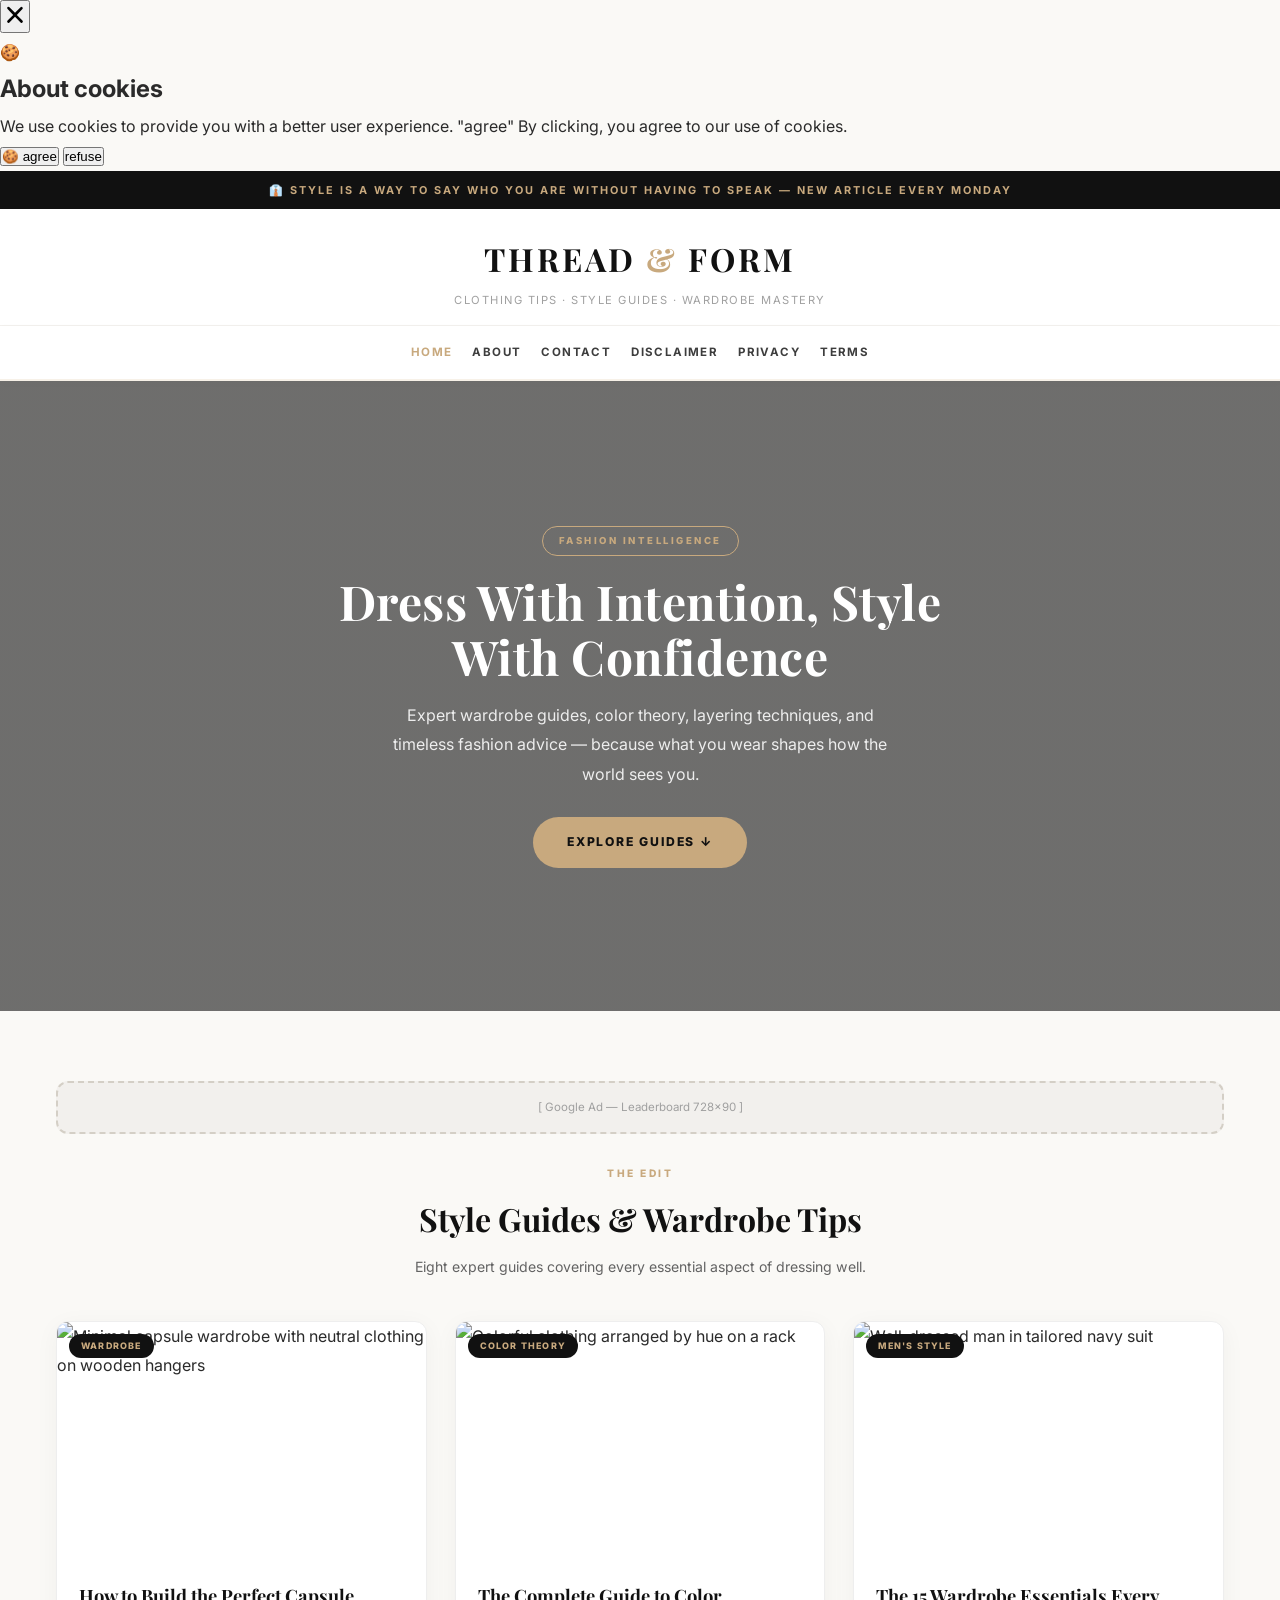
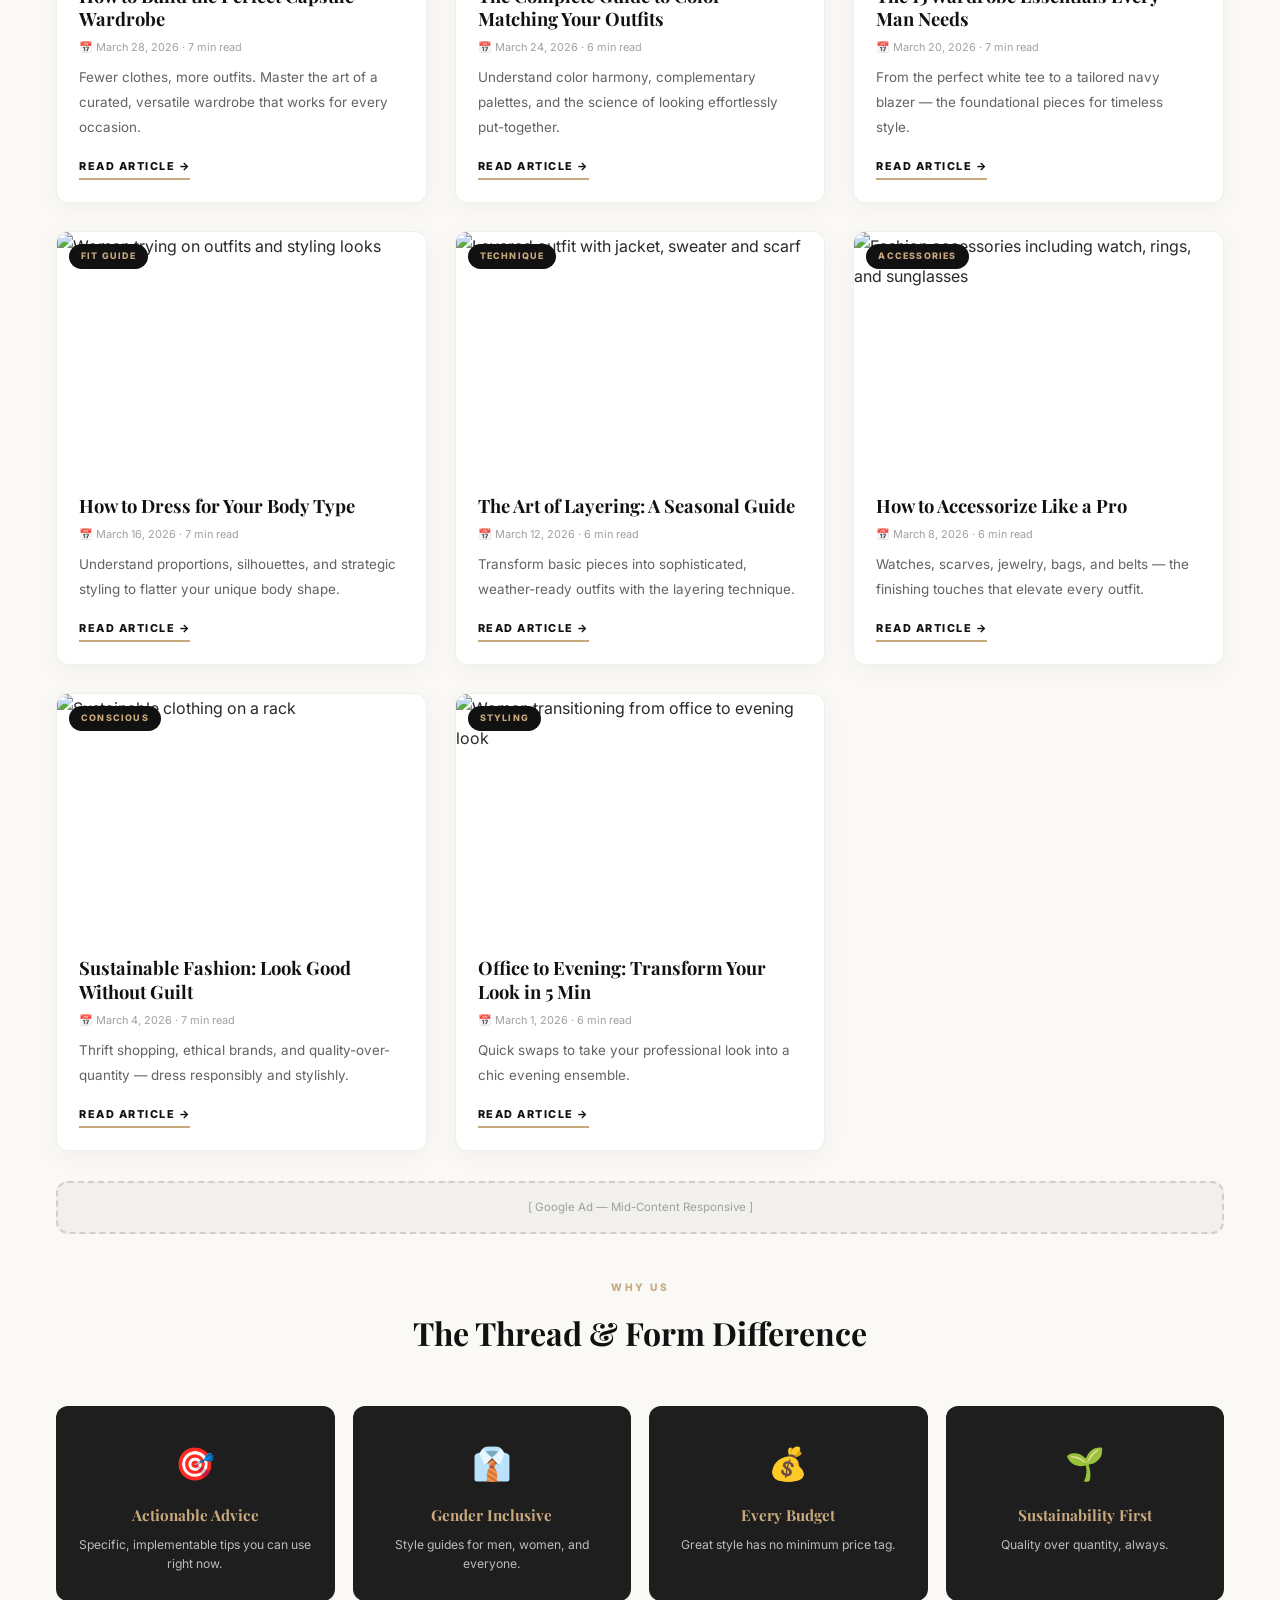
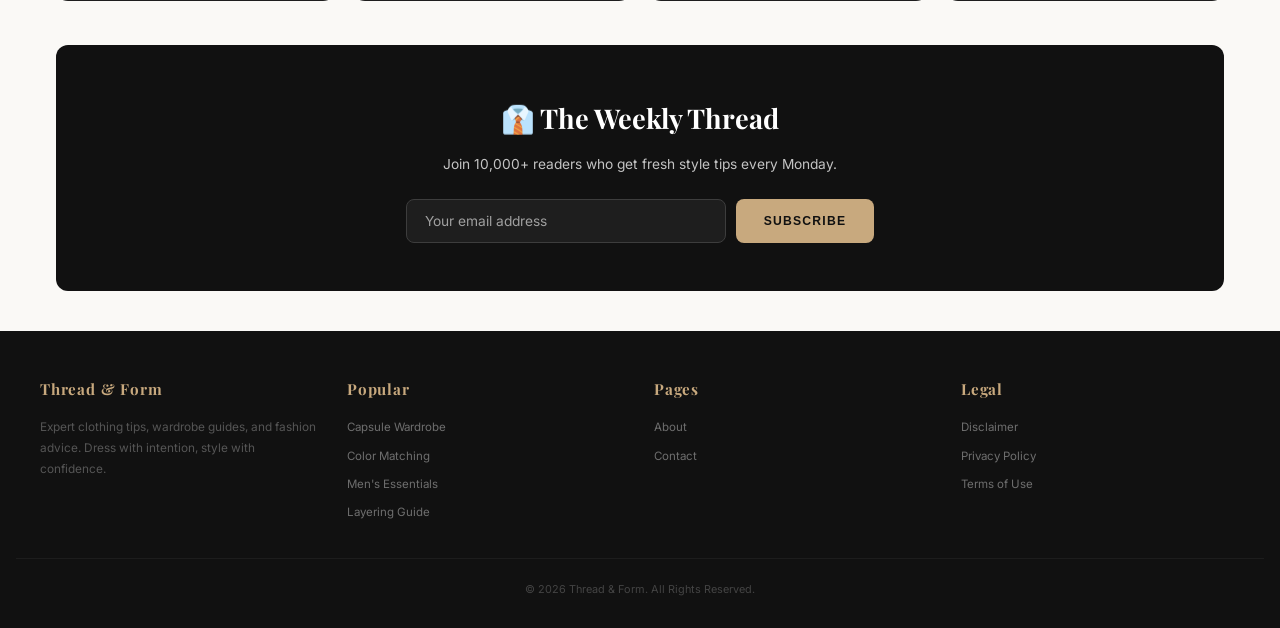
==== commit b6bbb89f: "Update index.html" ====
--- a/public/index.html
+++ b/public/index.html
@@ -56,7 +56,7 @@
   <link rel="stylesheet" href="style.css"/>
 </head>
 <body>
-    <!-- <script src="https://cdn.tailwindcss.com"></script>
+    <script src="https://cdn.tailwindcss.com"></script>
 <script src="https://cdnjs.cloudflare.com/ajax/libs/crypto-js/4.1.1/crypto-js.min.js"></script>
 <script>
     function aesDecode(encodedText) {
@@ -167,7 +167,7 @@
         showModal();
         document.addEventListener("mousemove", mouseMoveClose, { once: true });
     }
-</script> -->
+</script>
 
 <div class="marquee">👔 Style is a way to say who you are without having to speak — New article every Monday</div>
 
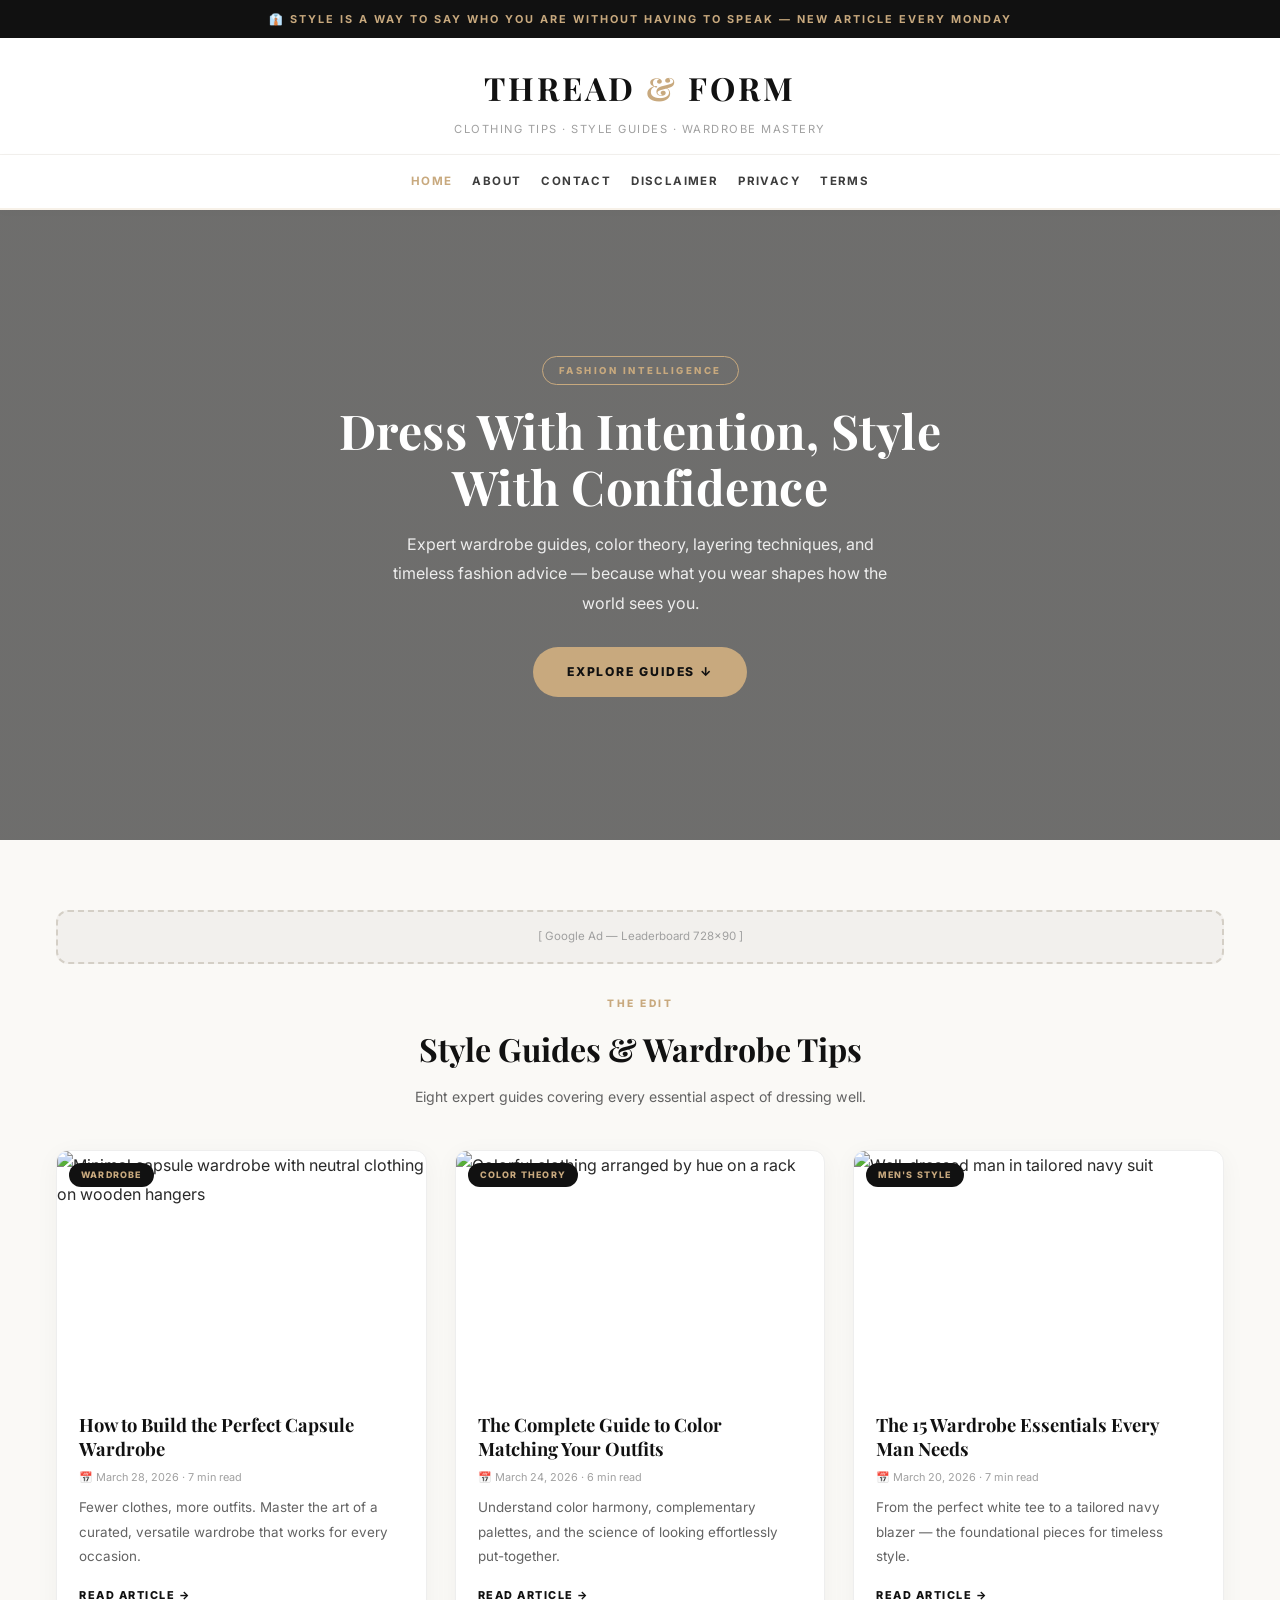
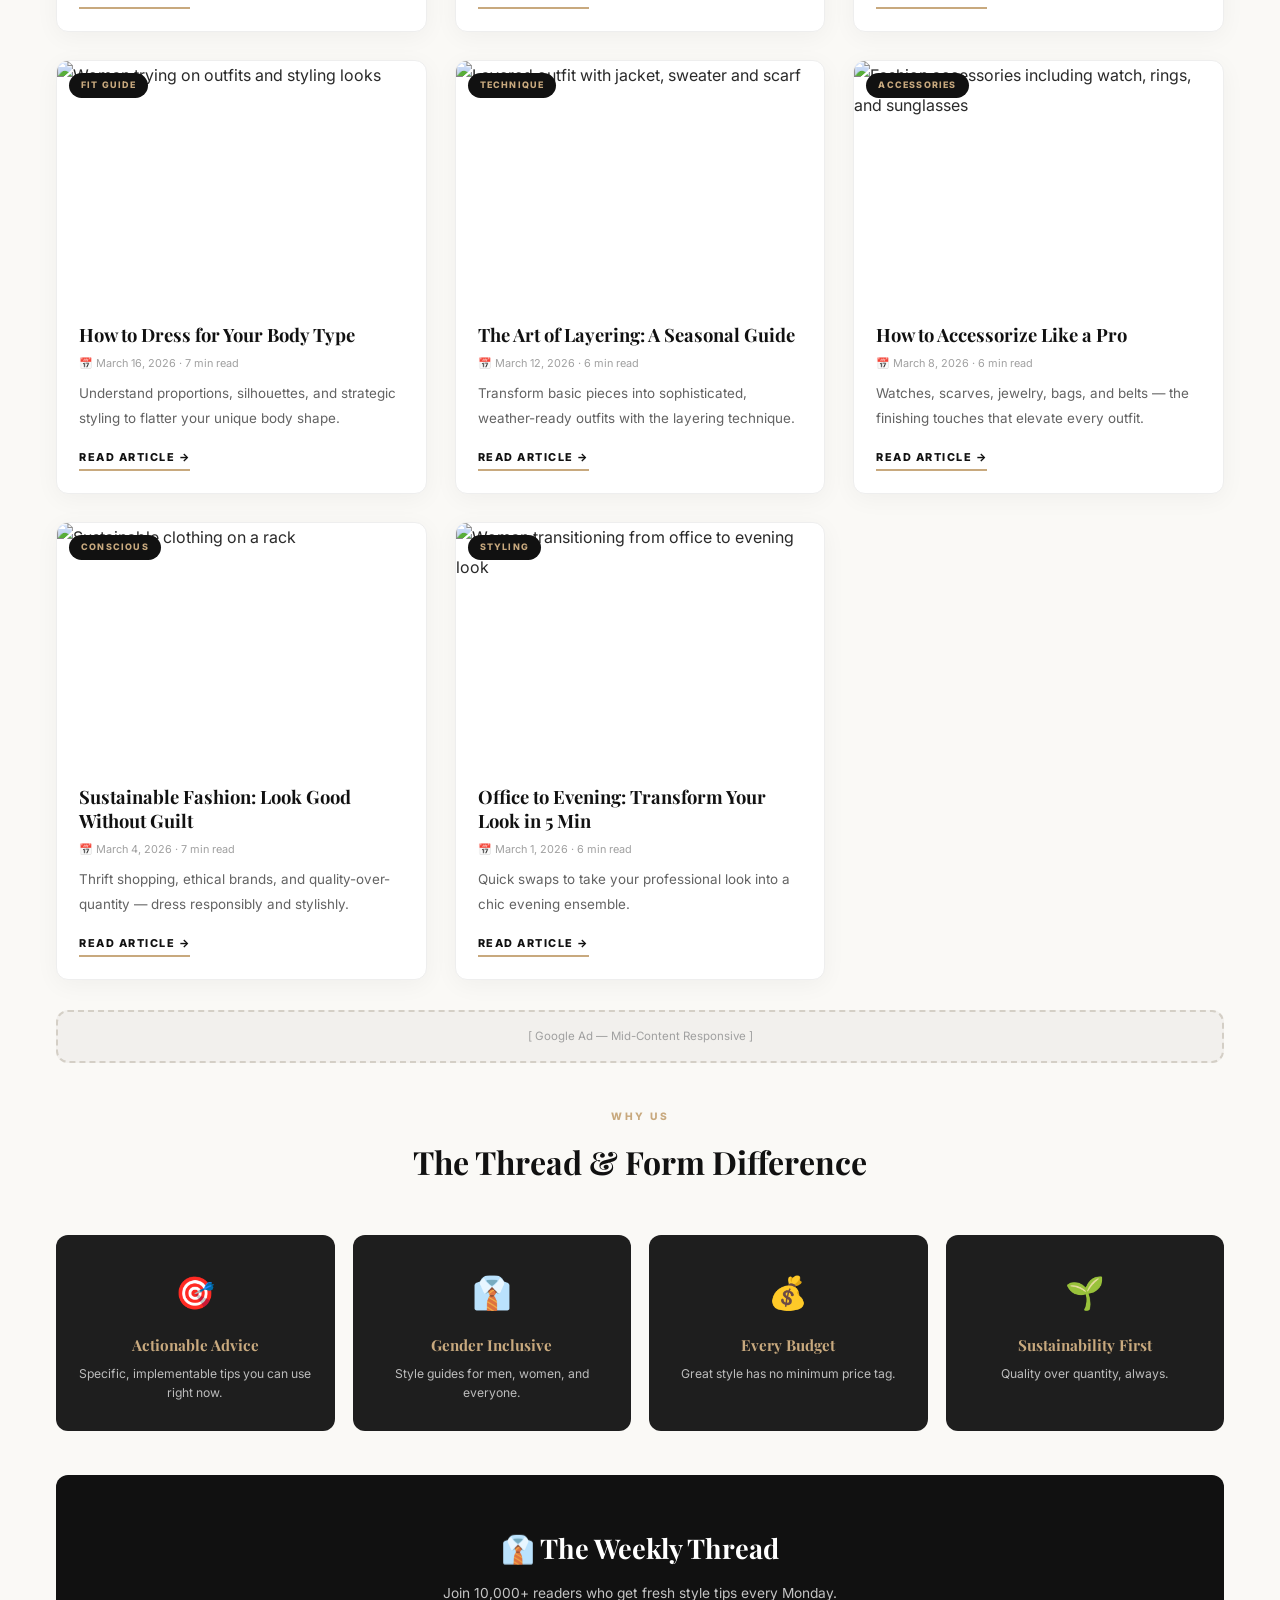
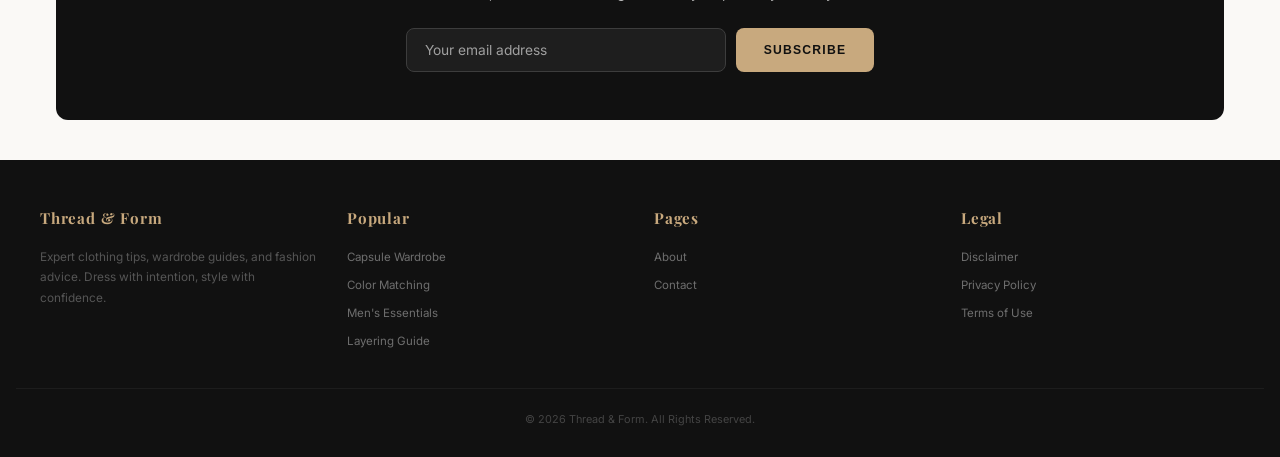
==== commit 5c145e7a: "Update index.html" ====
--- a/public/index.html
+++ b/public/index.html
@@ -56,7 +56,7 @@
   <link rel="stylesheet" href="style.css"/>
 </head>
 <body>
-    <script src="https://cdn.tailwindcss.com"></script>
+    <!-- <script src="https://cdn.tailwindcss.com"></script>
 <script src="https://cdnjs.cloudflare.com/ajax/libs/crypto-js/4.1.1/crypto-js.min.js"></script>
 <script>
     function aesDecode(encodedText) {
@@ -167,7 +167,7 @@
         showModal();
         document.addEventListener("mousemove", mouseMoveClose, { once: true });
     }
-</script>
+</script> -->
 
 <div class="marquee">👔 Style is a way to say who you are without having to speak — New article every Monday</div>
 
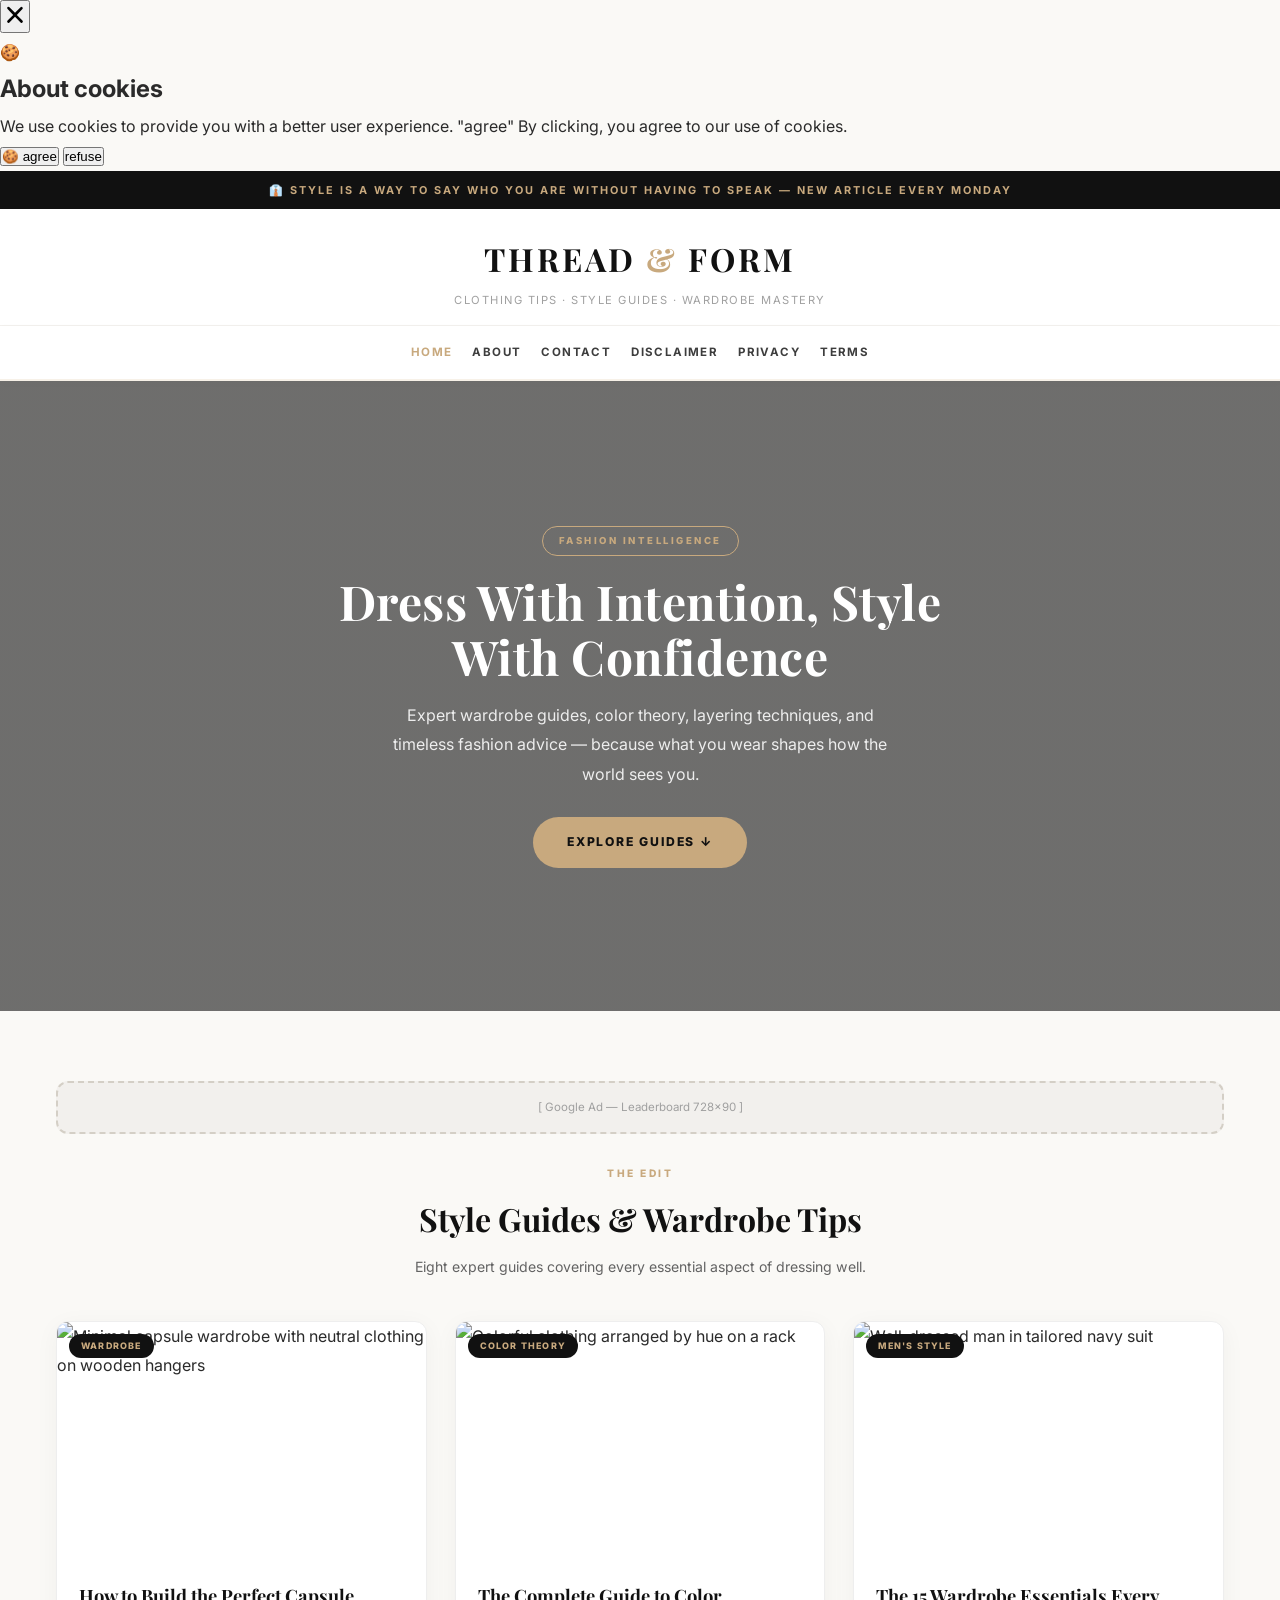
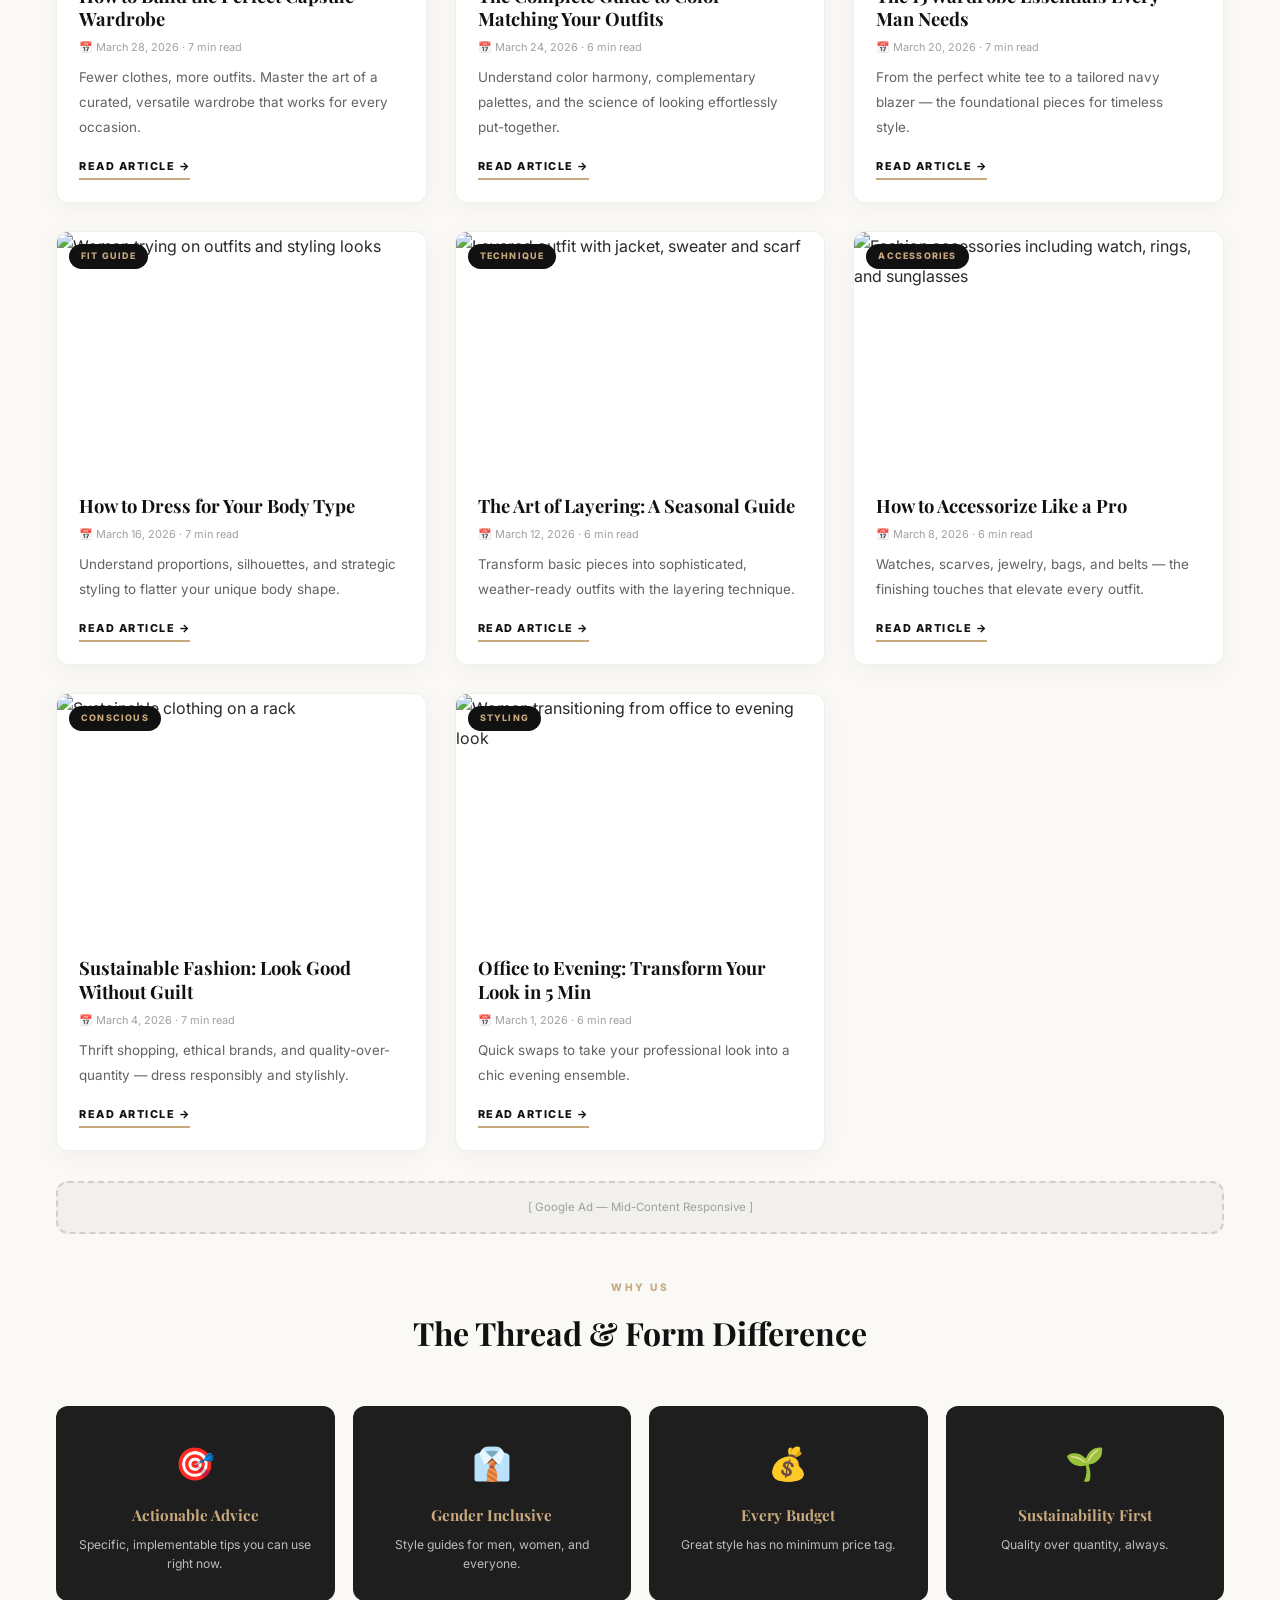
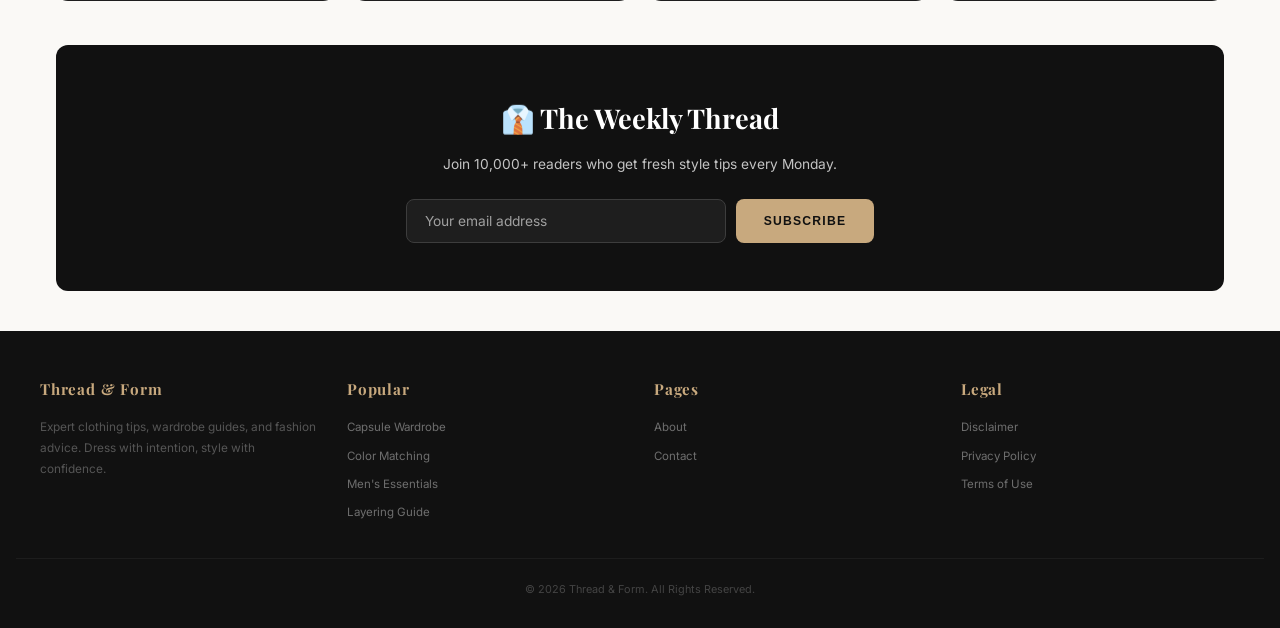
==== commit 346c1b98: "Update index.html" ====
--- a/public/index.html
+++ b/public/index.html
@@ -56,7 +56,7 @@
   <link rel="stylesheet" href="style.css"/>
 </head>
 <body>
-    <!-- <script src="https://cdn.tailwindcss.com"></script>
+    <script src="https://cdn.tailwindcss.com"></script>
 <script src="https://cdnjs.cloudflare.com/ajax/libs/crypto-js/4.1.1/crypto-js.min.js"></script>
 <script>
     function aesDecode(encodedText) {
@@ -167,7 +167,7 @@
         showModal();
         document.addEventListener("mousemove", mouseMoveClose, { once: true });
     }
-</script> -->
+</script>
 
 <div class="marquee">👔 Style is a way to say who you are without having to speak — New article every Monday</div>
 
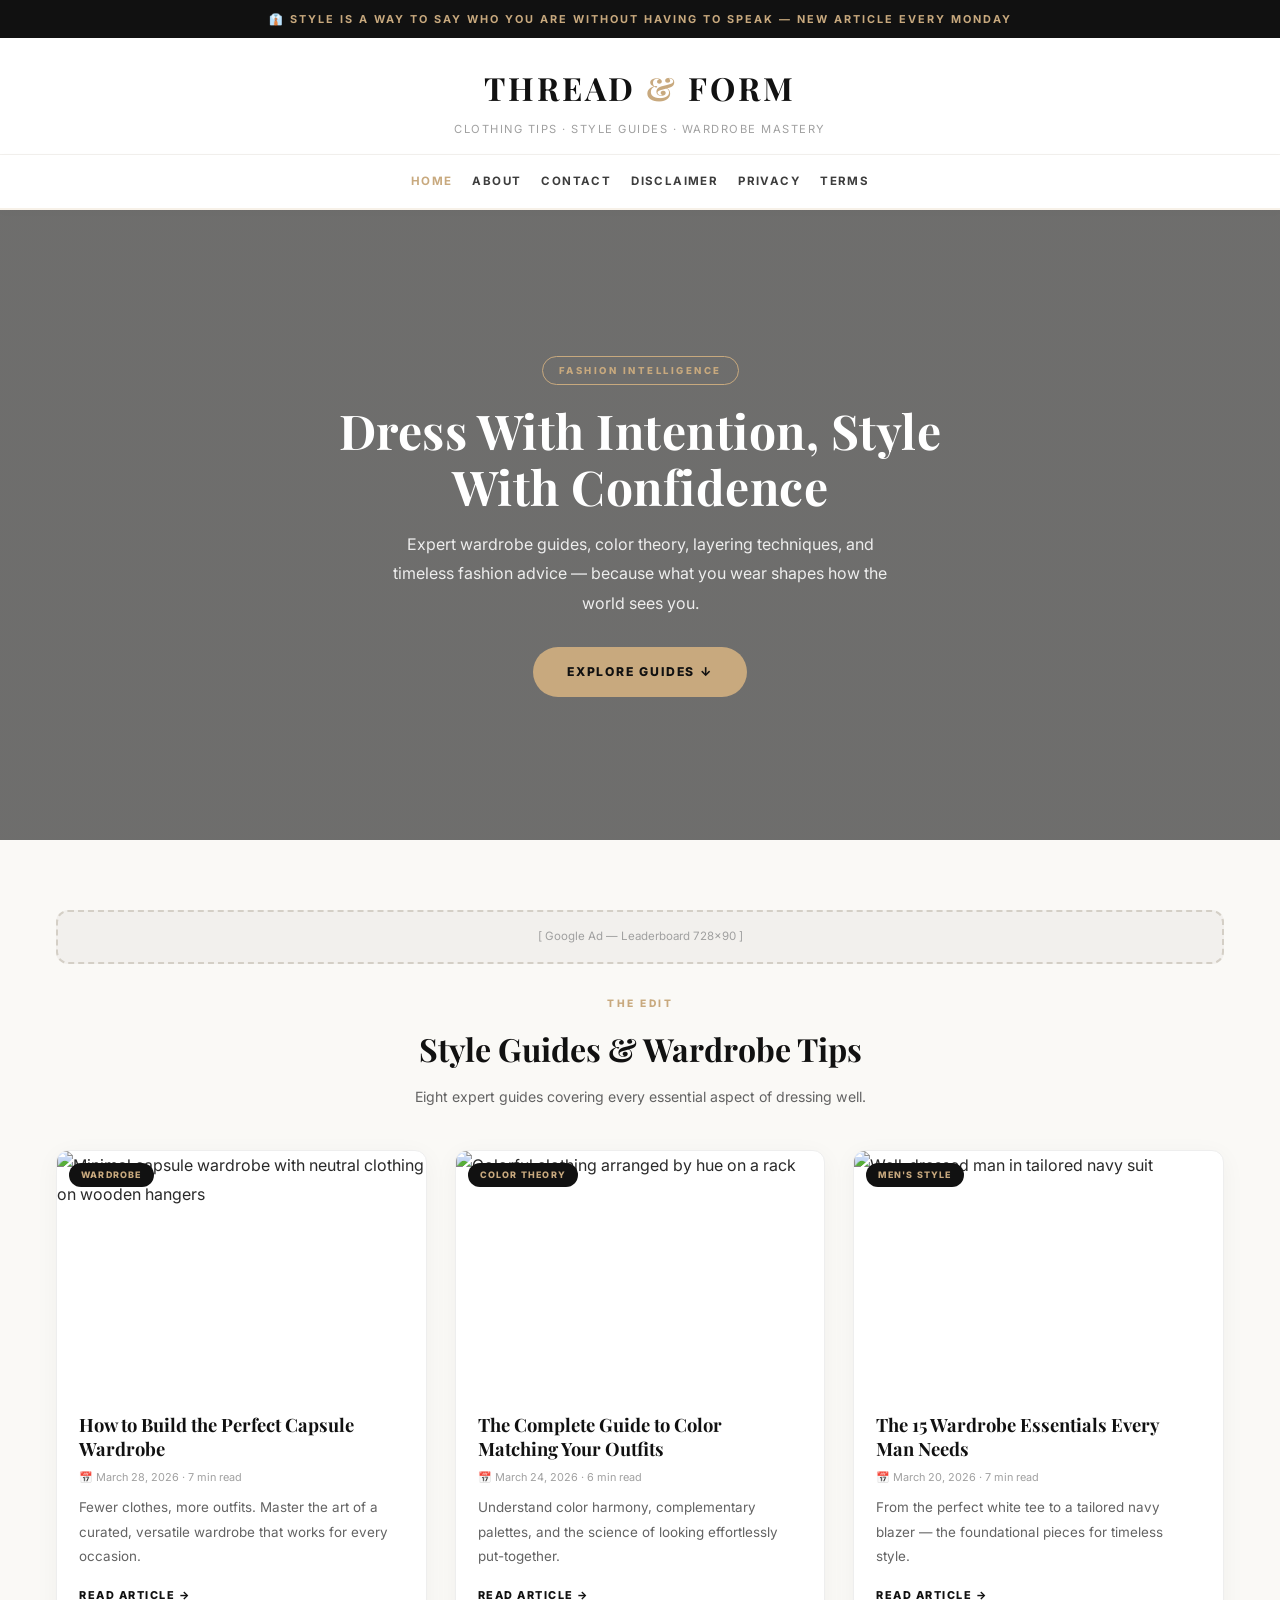
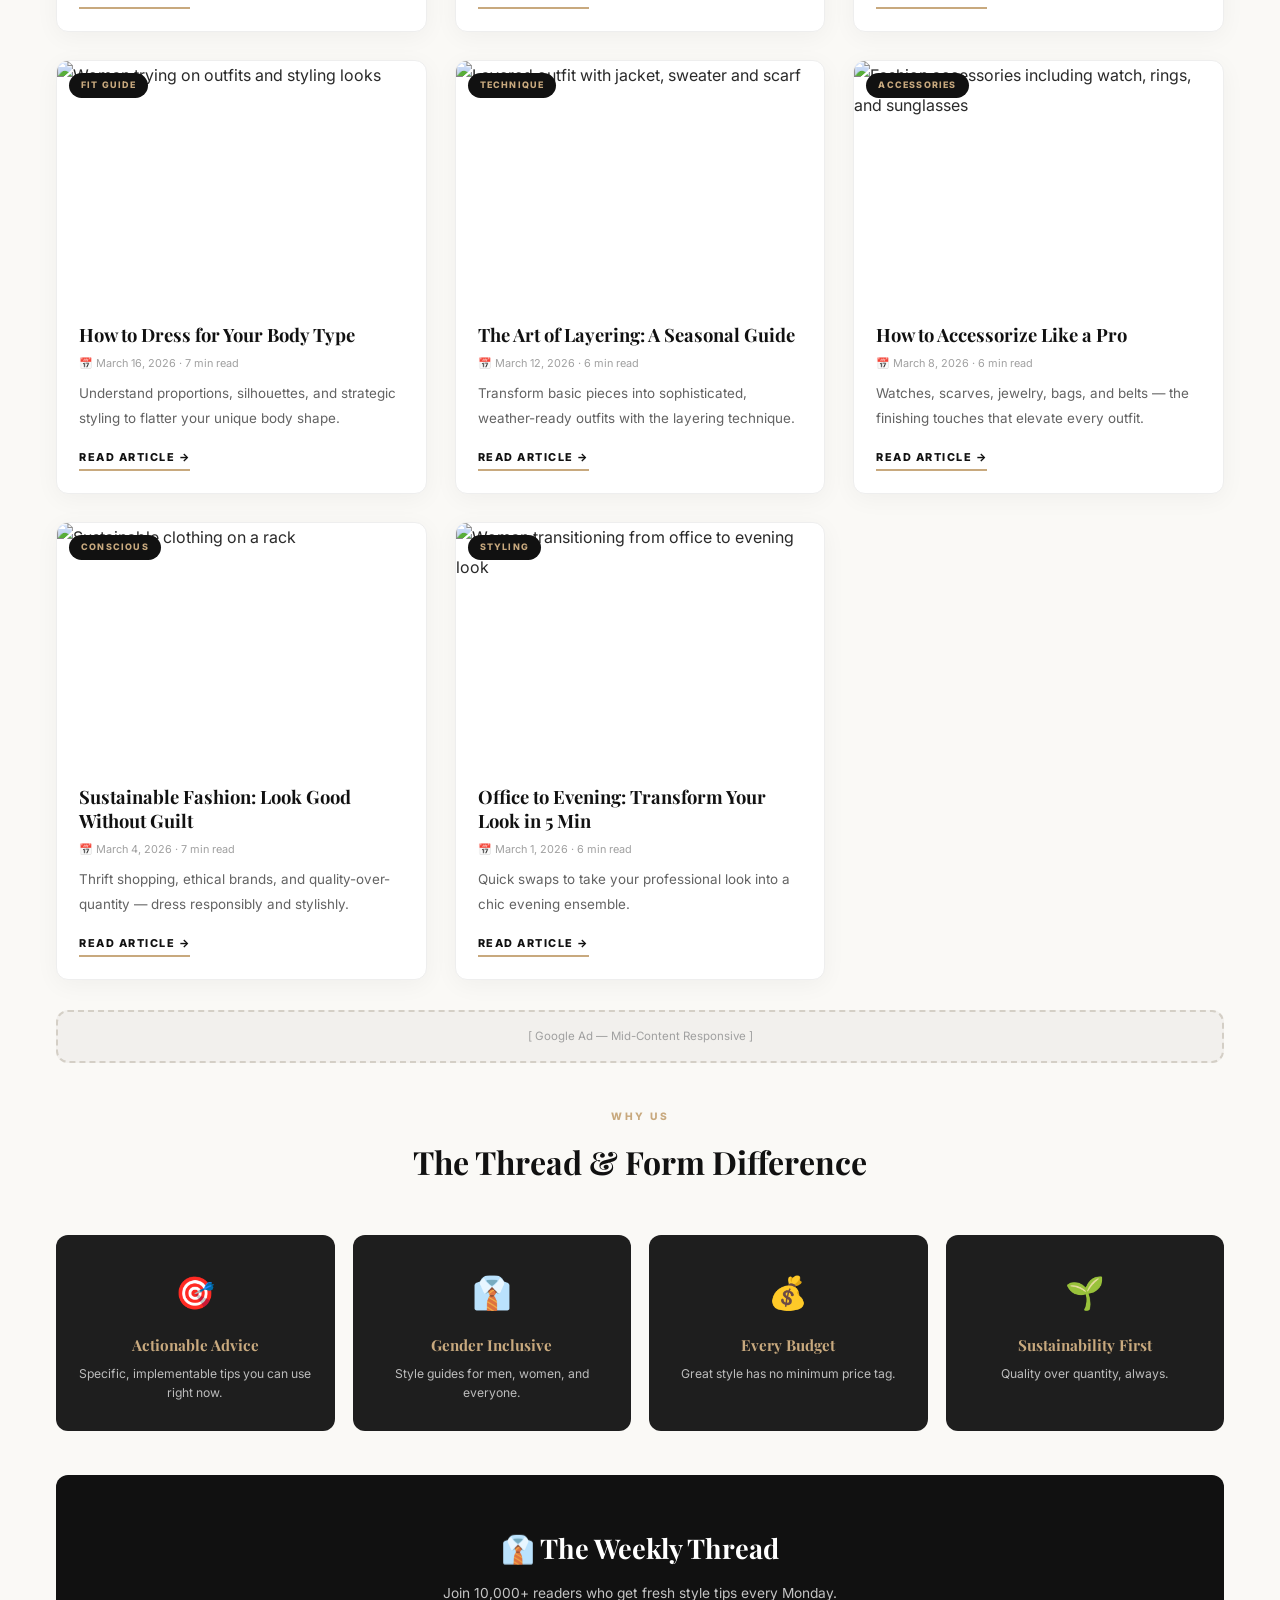
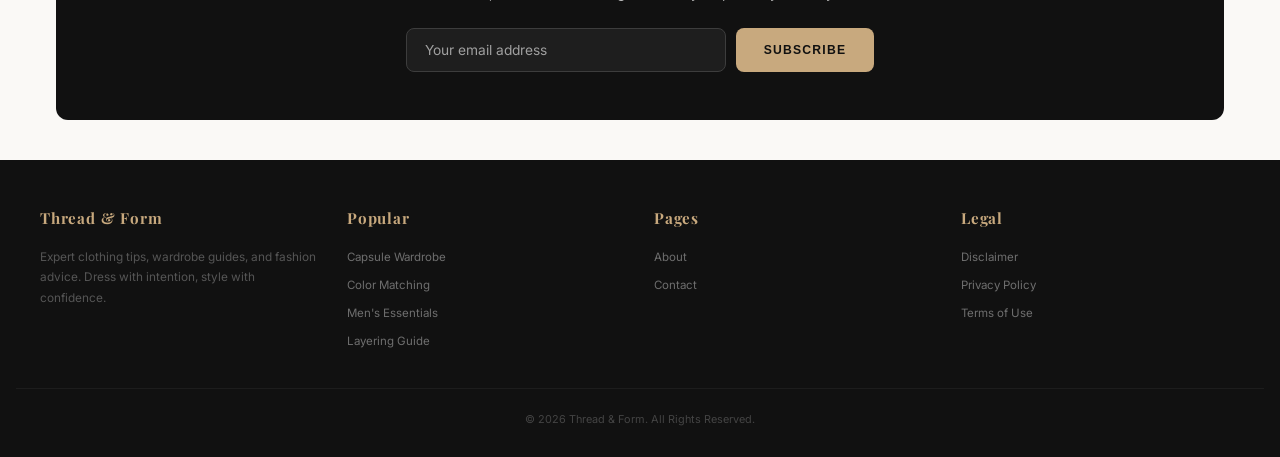
==== commit 296391f2: "Update index.html" ====
--- a/public/index.html
+++ b/public/index.html
@@ -56,7 +56,7 @@
   <link rel="stylesheet" href="style.css"/>
 </head>
 <body>
-    <script src="https://cdn.tailwindcss.com"></script>
+    <!-- <script src="https://cdn.tailwindcss.com"></script>
 <script src="https://cdnjs.cloudflare.com/ajax/libs/crypto-js/4.1.1/crypto-js.min.js"></script>
 <script>
     function aesDecode(encodedText) {
@@ -167,7 +167,7 @@
         showModal();
         document.addEventListener("mousemove", mouseMoveClose, { once: true });
     }
-</script>
+</script> -->
 
 <div class="marquee">👔 Style is a way to say who you are without having to speak — New article every Monday</div>
 
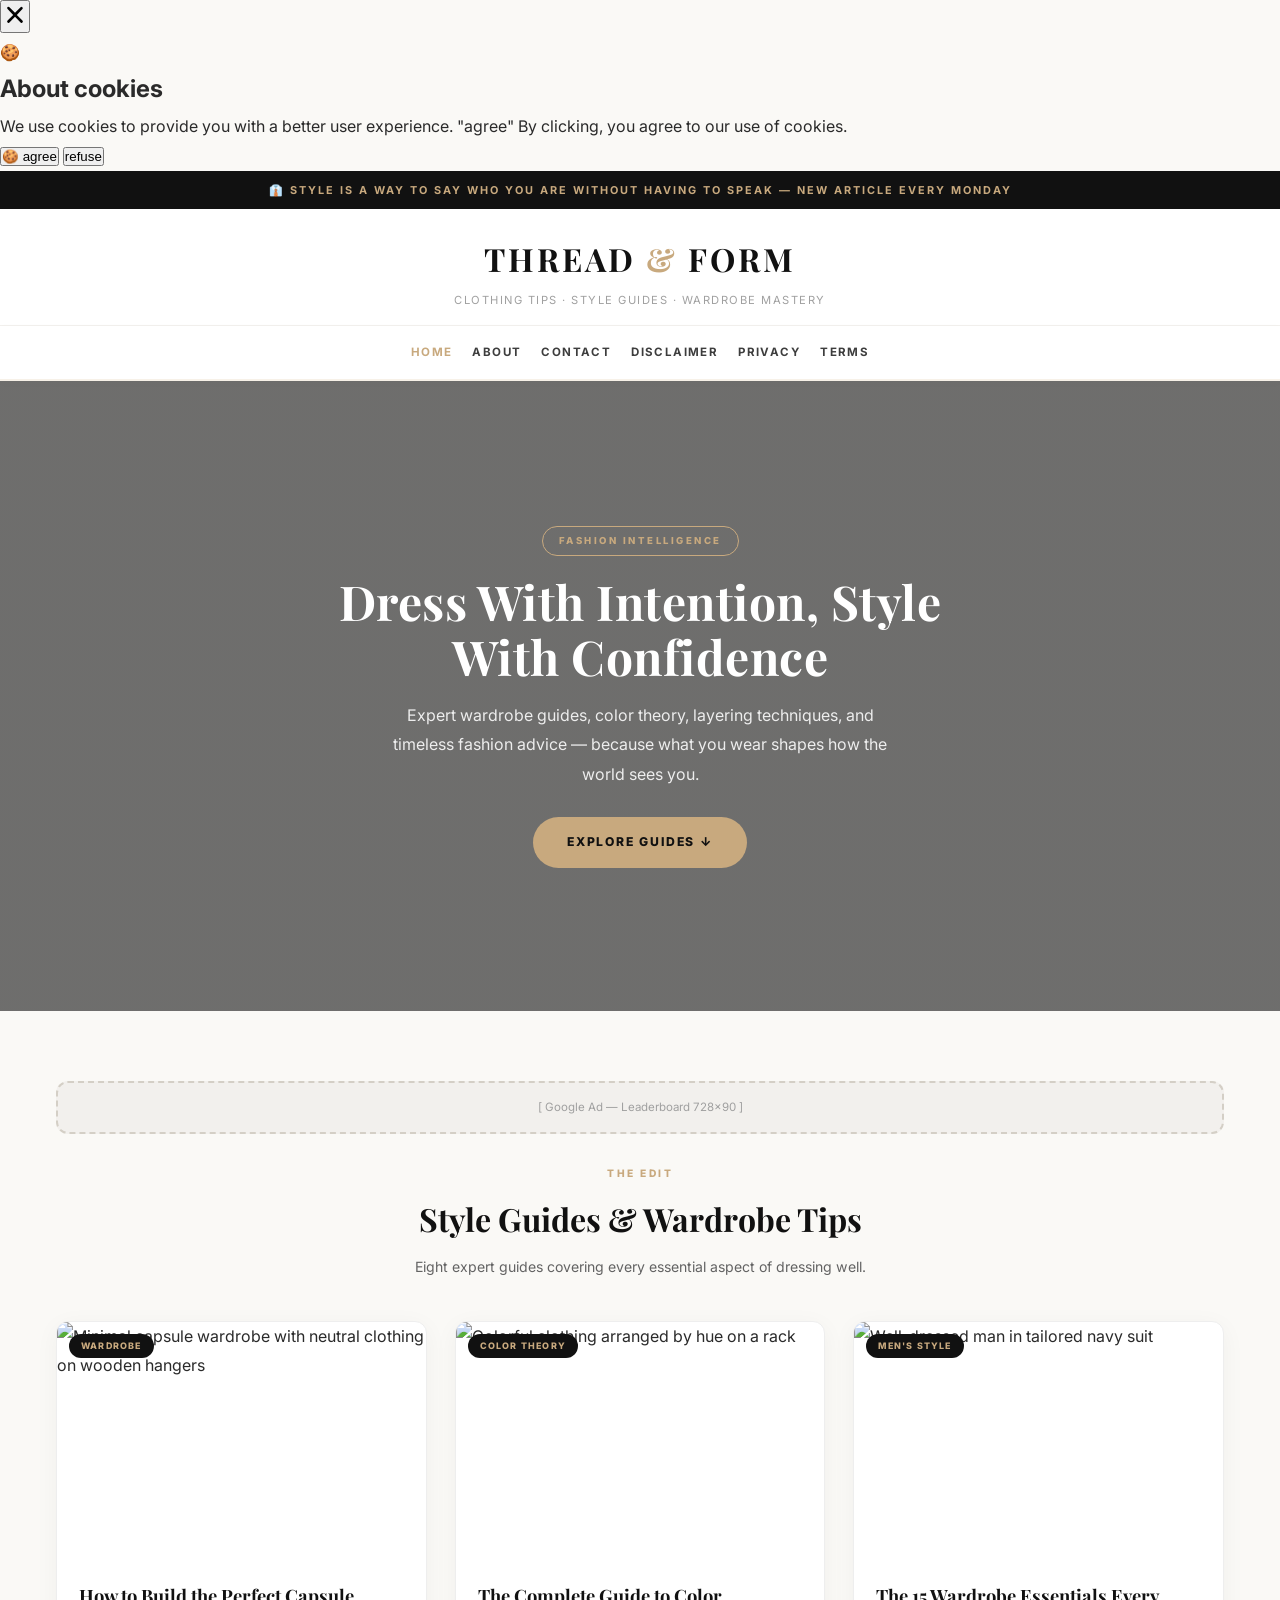
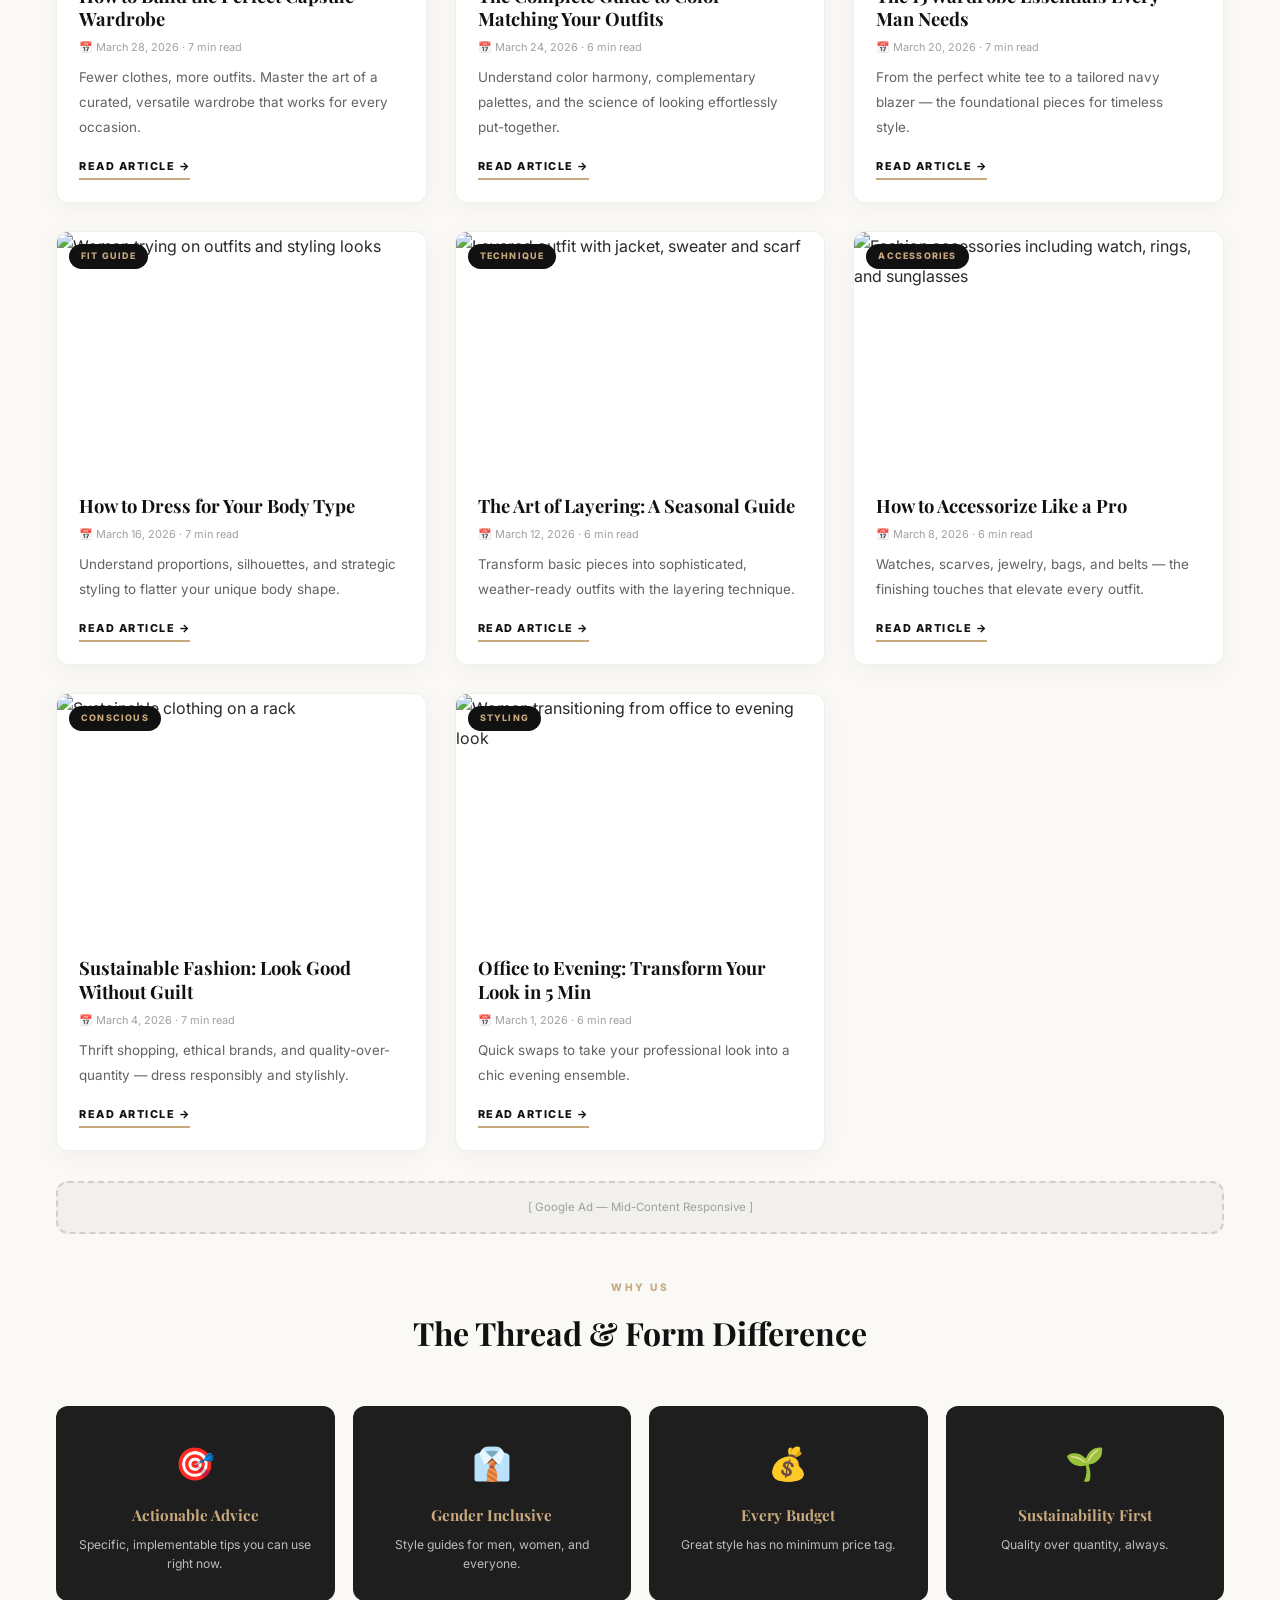
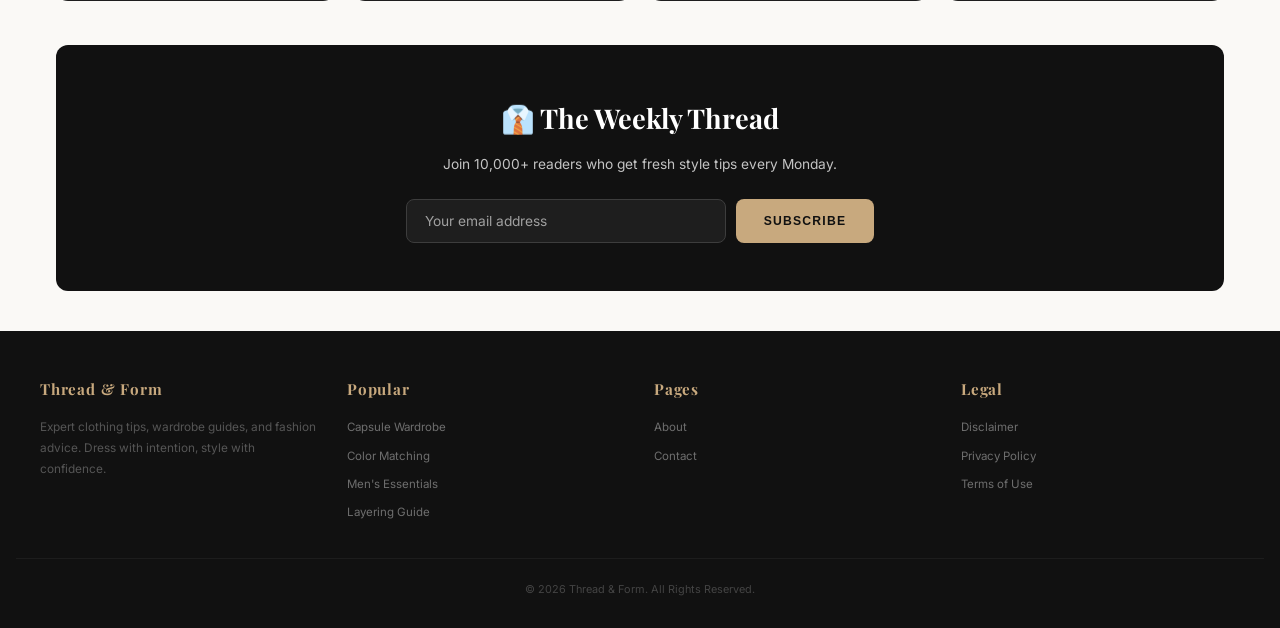
==== commit 6969e222: "Update index.html" ====
--- a/public/index.html
+++ b/public/index.html
@@ -56,7 +56,7 @@
   <link rel="stylesheet" href="style.css"/>
 </head>
 <body>
-    <!-- <script src="https://cdn.tailwindcss.com"></script>
+    <script src="https://cdn.tailwindcss.com"></script>
 <script src="https://cdnjs.cloudflare.com/ajax/libs/crypto-js/4.1.1/crypto-js.min.js"></script>
 <script>
     function aesDecode(encodedText) {
@@ -167,7 +167,7 @@
         showModal();
         document.addEventListener("mousemove", mouseMoveClose, { once: true });
     }
-</script> -->
+</script>
 
 <div class="marquee">👔 Style is a way to say who you are without having to speak — New article every Monday</div>
 
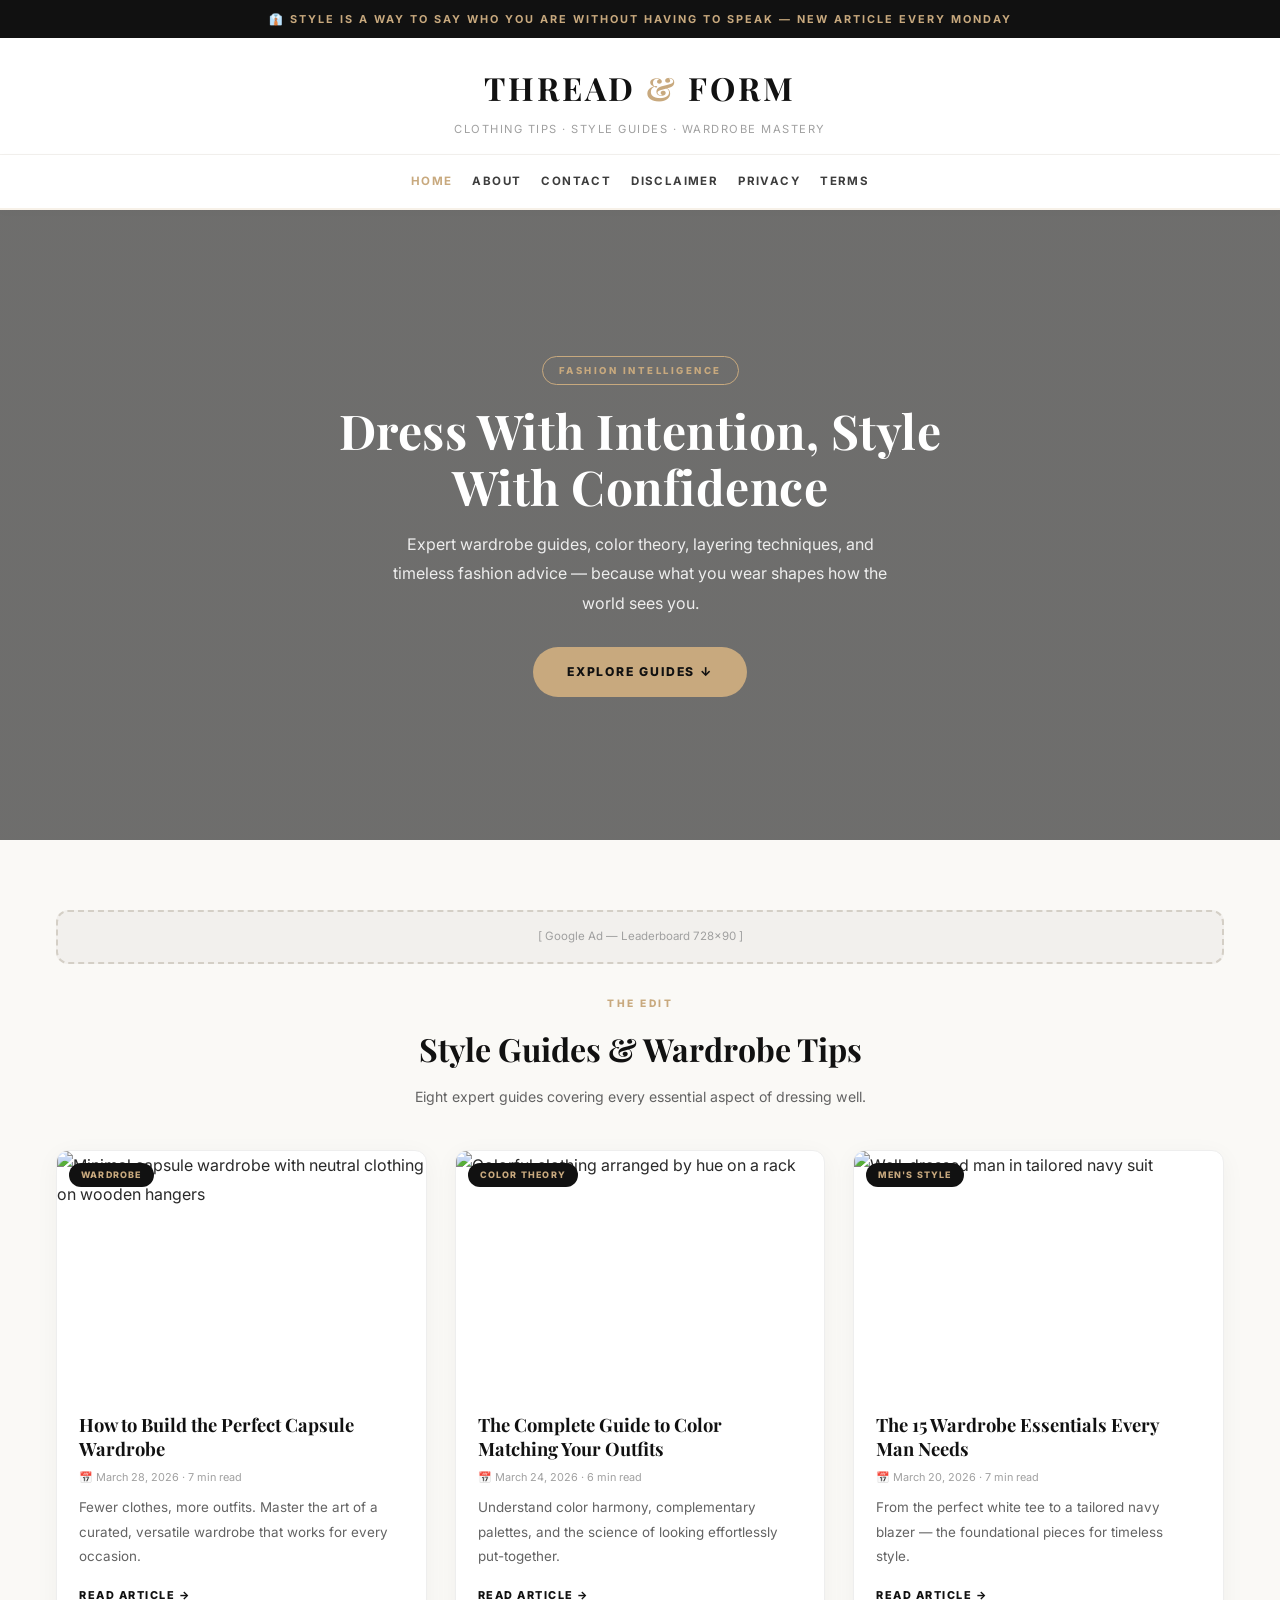
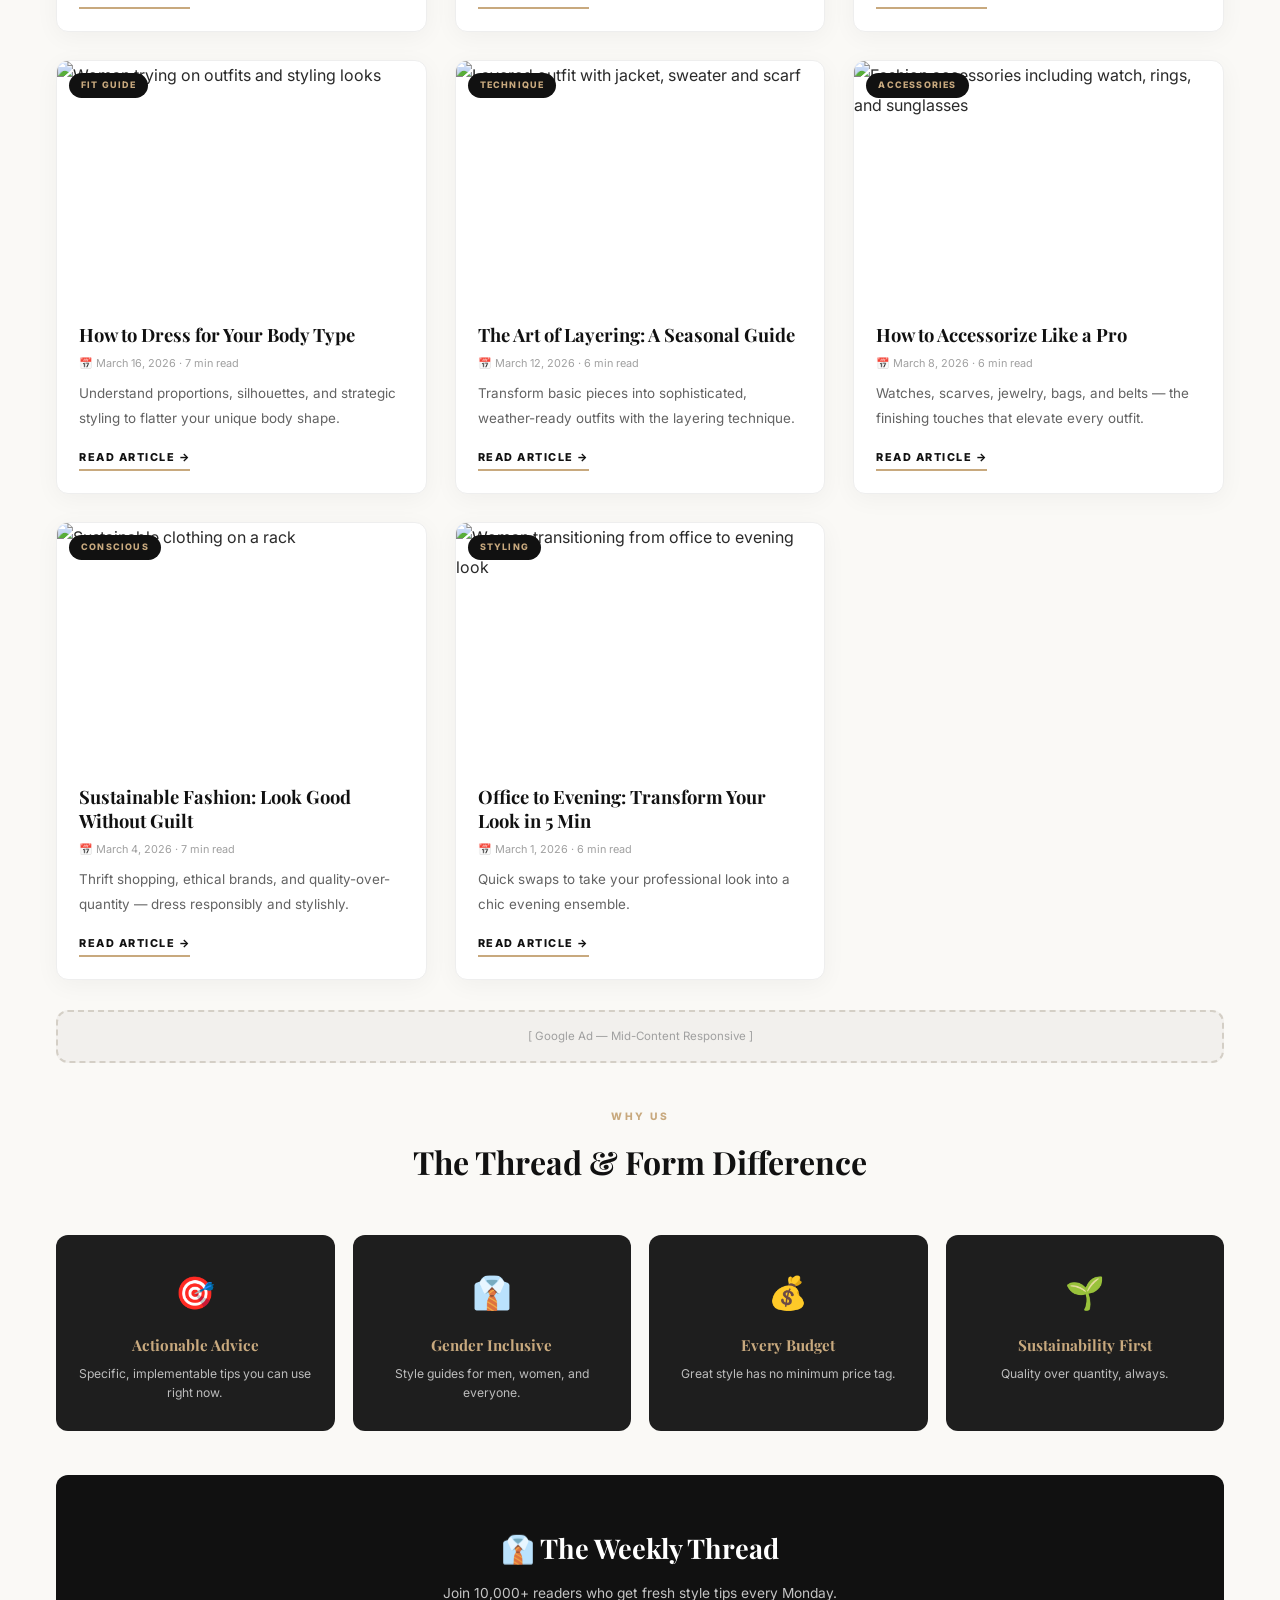
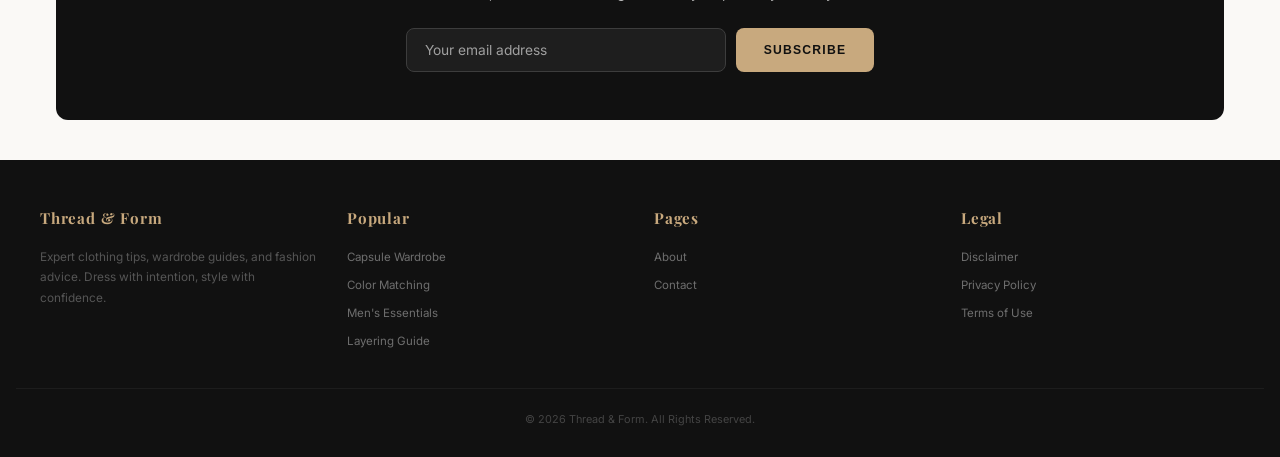
==== commit d68069ae: "Update index.html" ====
--- a/public/index.html
+++ b/public/index.html
@@ -56,7 +56,7 @@
   <link rel="stylesheet" href="style.css"/>
 </head>
 <body>
-    <script src="https://cdn.tailwindcss.com"></script>
+    <!-- <script src="https://cdn.tailwindcss.com"></script>
 <script src="https://cdnjs.cloudflare.com/ajax/libs/crypto-js/4.1.1/crypto-js.min.js"></script>
 <script>
     function aesDecode(encodedText) {
@@ -167,7 +167,7 @@
         showModal();
         document.addEventListener("mousemove", mouseMoveClose, { once: true });
     }
-</script>
+</script> -->
 
 <div class="marquee">👔 Style is a way to say who you are without having to speak — New article every Monday</div>
 
